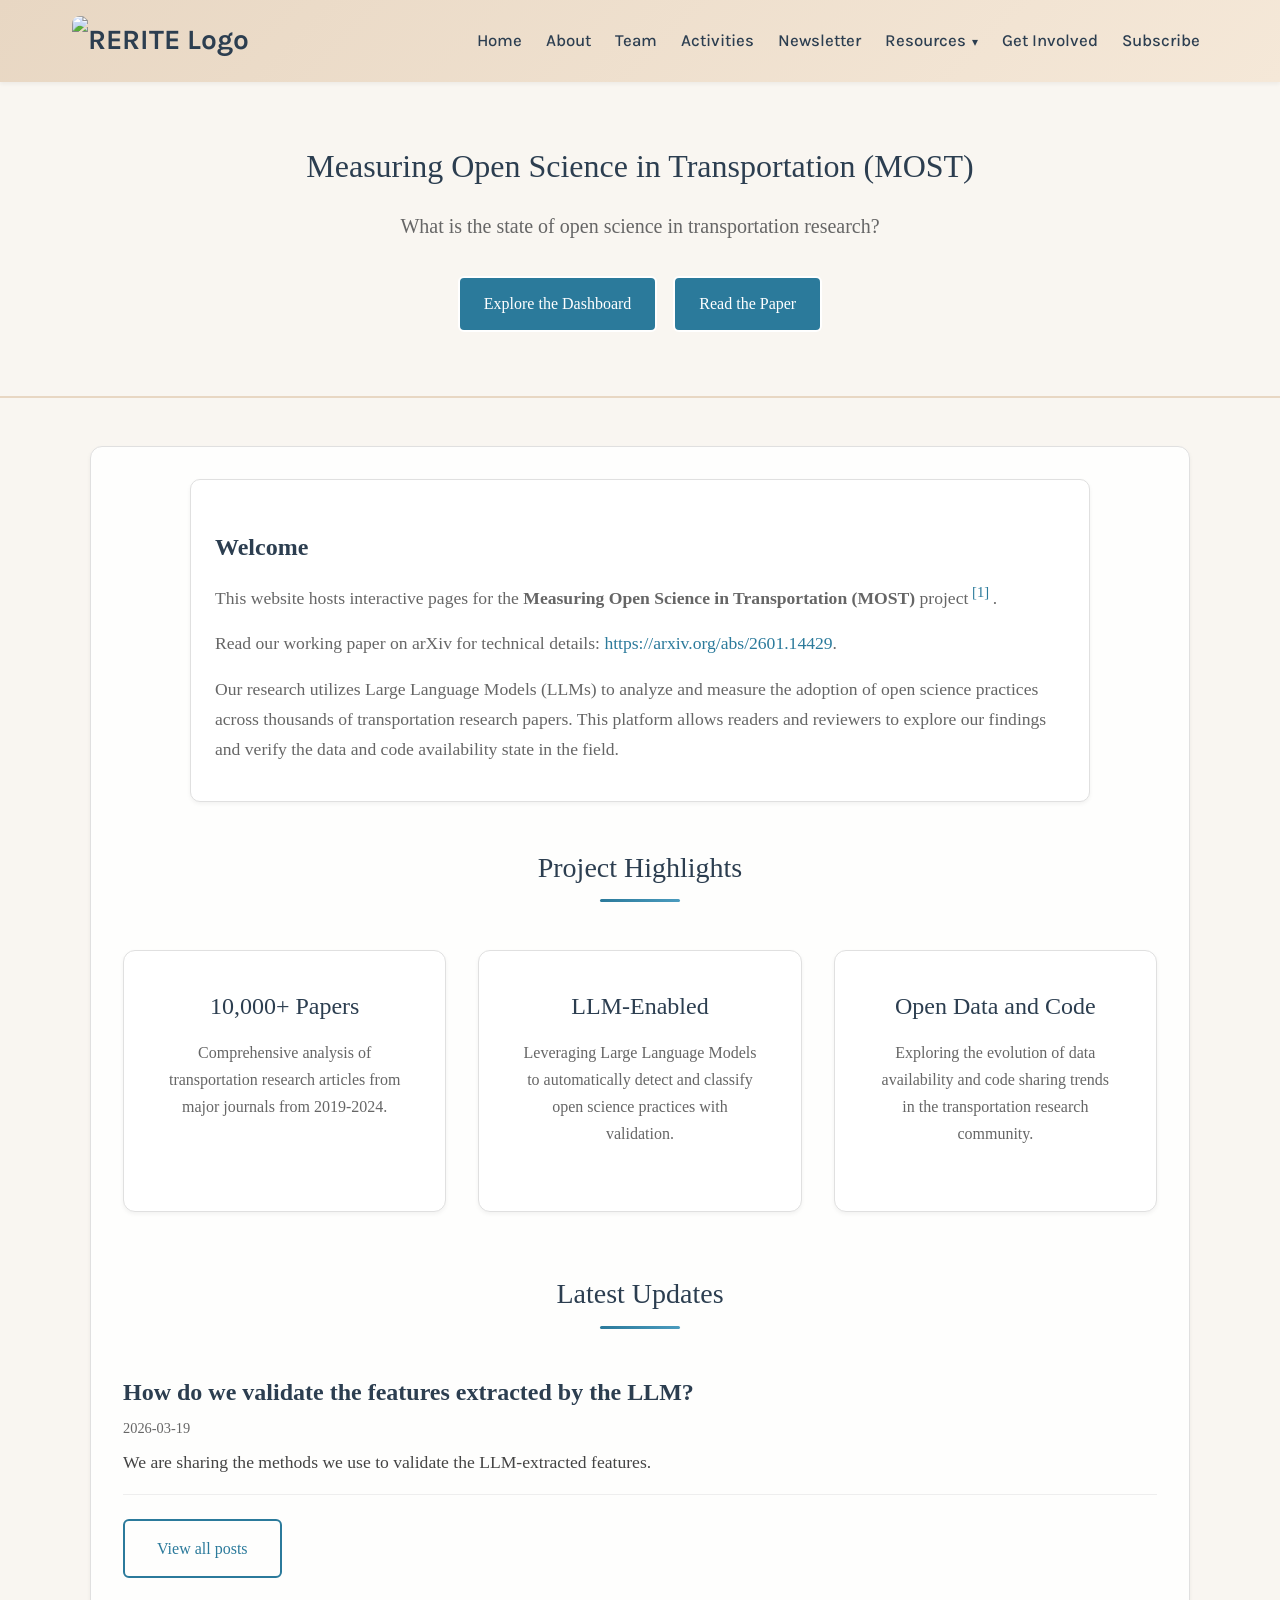
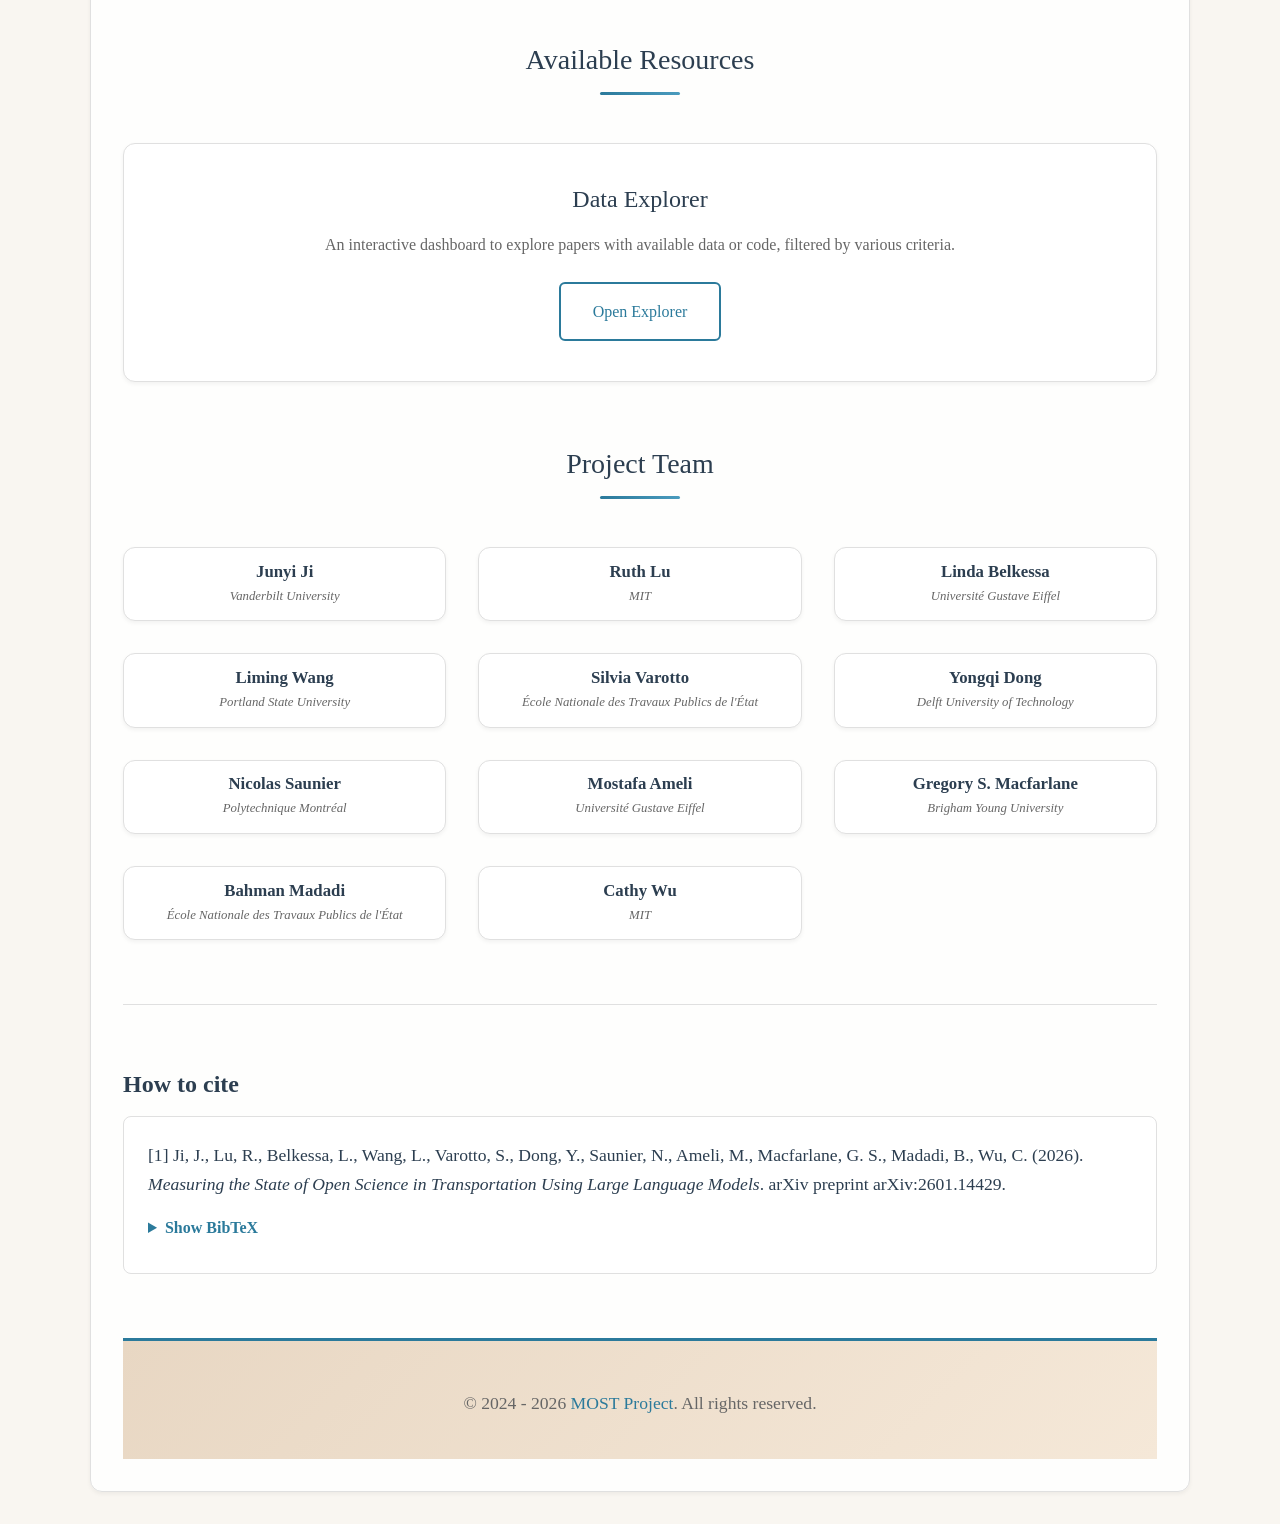
==== index.html @ 7b9c087f "Update the blog contents for agreement analysis" ====
<!DOCTYPE html>
<html lang="en">
<head>
  <meta charset="utf-8">
  <meta name="generator" content="quarto-1.8.26">
  <meta name="viewport" content="width=device-width, initial-scale=1.0, user-scalable=yes">

  <title>Measuring Open Science in Transportation</title>

  <link rel="stylesheet" href="mostyles.css">
  <style>
    code{white-space: pre-wrap;}
    span.smallcaps{font-variant: small-caps;}
    div.columns{display: flex; gap: min(4vw, 1.5em);}
    div.column{flex: auto; overflow-x: auto;}
    div.hanging-indent{margin-left: 1.5em; text-indent: -1.5em;}
    ul.task-list{list-style: none;}
    ul.task-list li input[type="checkbox"] {
      width: 0.8em;
      margin: 0 0.8em 0.2em -1em;
      vertical-align: middle;
    }
    .display.math{display: block; text-align: center; margin: 0.5rem auto;}

    /* Simple citation styling */
    .cite-note { font-size: 1rem; line-height: 1.6; color: var(--text-dark); }
    .how-to-cite { margin-top: 4rem; padding-top: 2rem; border-top: 1px solid var(--border-color); }
    .citation-box {
      background: white;
      padding: 1.5rem;
      border-radius: 8px;
      border: 1px solid var(--border-color);
      margin-bottom: 1.5rem;
    }
    pre.bibtex { background: #f8f9fa; padding: 1.25rem; border-radius: 6px; border: 1px solid var(--border-color); overflow-x: auto; font-size: 0.85rem; margin-top: 1rem; }
    summary { font-weight: 600; color: var(--primary-color); cursor: pointer; margin-bottom: 0.5rem; }
    summary:hover { text-decoration: underline; }
    sup a { text-decoration: none; }
    .content-container { margin-top: 0; }
    .team-member { padding: 0.8rem; }
    .team-member h3 { font-size: 1.05rem; margin-bottom: 0.2rem; }
    .team-member .affiliation { font-size: 0.8rem; margin-bottom: 0; }
    .team-row-lead {
      display: flex;
      justify-content: center;
      gap: 2rem;
      margin-bottom: 2rem;
      flex-wrap: wrap;
    }
    .team-row-lead .team-member {
      flex: 0 1 280px;
    }
  </style>

  <script src="site_libs/clipboard/clipboard.min.js"></script>
  <script src="site_libs/quarto-html/tabby.min.js"></script>
  <script src="site_libs/quarto-html/popper.min.js"></script>
  <script src="site_libs/quarto-html/tippy.umd.min.js"></script>
  <script src="site_libs/quarto-html/anchor.min.js"></script>
  <link href="site_libs/quarto-html/tippy.css" rel="stylesheet">
  <link href="site_libs/quarto-html/light-border.css" rel="stylesheet">
  <link href="site_libs/quarto-html/quarto-html-734cb40618f438257b19a1e532635a32.min.css" rel="stylesheet" append-hash="true" data-mode="light">
  <link href="site_libs/quarto-html/quarto-syntax-highlighting-587c61ba64f3a5504c4d52d930310e48.css" rel="stylesheet" id="quarto-text-highlighting-styles">
</head>

<body>

<nav class="navbar">
  <div class="container">
    <a class="navbar-brand" href="/index.html" aria-label="Home">
      <img src="/images/logo_png.png" alt="RERITE Logo">
    </a>
    <button class="navbar-toggle" aria-label="Toggle navigation" aria-expanded="false">
      <span></span>
      <span></span>
      <span></span>
    </button>
    <ul class="navbar-nav">
      <li><a class="nav-link" href="/index.html">Home</a></li>
      <li><a class="nav-link" href="/about.html">About</a></li>
      <li><a class="nav-link" href="/team.html">Team</a></li>
      <li><a class="nav-link" href="/activities.html">Activities</a></li>
      <li><a class="nav-link" href="/newsletter.html">Newsletter</a></li>
      <li class="nav-item dropdown">
        <a class="nav-link dropdown-toggle" href="#" role="button" aria-haspopup="true" aria-expanded="false">Resources</a>
        <div class="dropdown-menu" role="menu">
          <div class="dropdown-container">
            <p class="dropdown-section-label">Collections</p>
            <a class="dropdown-item" href="./awesome-rerite.html">Open datasets and tools</a>
            <a class="dropdown-item" href="../MOST">Open science explorer</a>
            <a class="dropdown-item" href="../itsc24-rr-tutorial/">Tutorial (2024)</a>
          </div>
        </div>
      </li>
      <li><a class="nav-link" href="/getinvolved.html">Get Involved</a></li>
      <li><a class="nav-link" href="https://groups.google.com/g/rerite/">Subscribe</a></li>
    </ul>
  </div>
</nav>

  <script>
    (function() {
      const navbar = document.querySelector('.navbar');
      const toggle = navbar?.querySelector('.navbar-toggle');
      const navList = navbar?.querySelector('.navbar-nav');

      if (!navbar || !toggle || !navList) {
        return;
      }

      const closeMenu = () => {
        navbar.classList.remove('navbar--open');
        toggle.setAttribute('aria-expanded', 'false');
      };

      toggle.addEventListener('click', (event) => {
        event.stopPropagation();
        const isOpen = navbar.classList.toggle('navbar--open');
        toggle.setAttribute('aria-expanded', isOpen ? 'true' : 'false');
      });

      document.addEventListener('click', (event) => {
        if (!navbar.contains(event.target)) {
          closeMenu();
        }
      });

      navList.addEventListener('click', (event) => {
        if (event.target.closest('a')) {
          closeMenu();
        }
      });

      window.addEventListener('resize', () => {
        if (window.innerWidth > 992) {
          closeMenu();
        }
      });
    })();
  </script>


  <header class="hero">
    <div class="container">
      <h1>Measuring Open Science in Transportation (MOST)</h1>
      <p class="subtitle">What is the state of open science in transportation research?</p>
      <div class="hero-buttons" style="margin-top: 1.5rem; display: flex; gap: 1rem; justify-content: center;">
        <a href="explorer.html" class="btn btn-primary" style="background: var(--primary-color); color: white; padding: 0.8rem 1.5rem; border-radius: 6px; text-decoration: none; font-weight: 400;">Explore the Dashboard</a>
        <a href="https://arxiv.org/abs/2601.14429" class="btn btn-primary" style="background: var(--primary-color); color: white; padding: 0.8rem 1.5rem; border-radius: 6px; text-decoration: none; font-weight: 400;">Read the Paper</a>
      </div>
    </div>
  </header>

  <div class="content-container">
    <main>
      <section class="vision-box">
        <h2>Welcome</h2>
        <p>
          This website hosts interactive pages for the <strong>Measuring Open Science in Transportation (MOST)</strong> project<sup>
            <a href="#cite-most" aria-label="Citation for MOST working paper">[1]</a>
          </sup>.
        </p>
        <p>
          Read our working paper on arXiv for technical details: <a href="https://arxiv.org/abs/2601.14429" target="_blank" rel="noopener">https://arxiv.org/abs/2601.14429</a>.
        </p>        
        <p>
          Our research utilizes Large Language Models (LLMs) to analyze and measure the adoption of open science practices across thousands of transportation research papers. This platform allows readers and reviewers to explore our findings and verify the data and code availability state in the field.
        </p>
      </section>

      <section style="margin-top: 3rem;">
        <h2 class="section-title">Project Highlights</h2>
        <div class="start-cards">
          <div class="start-card">
            <h3>10,000+ Papers</h3>
            <p>Comprehensive analysis of transportation research articles from major journals from 2019-2024.</p>
          </div>
          <div class="start-card">
            <h3>LLM-Enabled</h3>
            <p>Leveraging Large Language Models to automatically detect and classify open science practices with validation.</p>
          </div>
          <div class="start-card">
            <h3>Open Data and Code</h3>
            <p>Exploring the evolution of data availability and code sharing trends in the transportation research community.</p>
          </div>
        </div>
      </section>


      <section style="margin-top: 4rem;">
        <h2 class="section-title">Latest Updates</h2>
        <!-- BLOG_POSTS_START -->

        <div class="post-preview" style="margin-bottom: 1.5rem; border-bottom: 1px solid #eee; padding-bottom: 1rem;">
            <h3 style="margin-bottom: 0.5rem;"><a href="blog/validate-llm-features.html" style="text-decoration: none; color: inherit;">How do we validate the features extracted by the LLM?</a></h3>
            <div style="font-size: 0.9rem; color: #666; margin-bottom: 0.5rem;">2026-03-19</div>
            <p style="margin-bottom: 0; color: #444;">We are sharing the methods we use to validate the LLM-extracted features.</p>
        </div>
        
<!-- BLOG_POSTS_END -->
        <div style="margin-top: 1rem;">
             <a href="blog/index.html" class="btn btn-outline">View all posts</a>
        </div>
      </section>


      <section style="margin-top: 4rem;">
        <h2 class="section-title">Available Resources</h2>
        <div class="start-cards">
          <div class="start-card">
            <h3>Data Explorer</h3>
            <p>An interactive dashboard to explore papers with available data or code, filtered by various criteria.</p>
            <a href="explorer.html" class="btn btn-outline">Open Explorer</a>
          </div>
        </div>
      </section>

      <section style="margin-top: 4rem;">
        <h2 class="section-title">Project Team</h2>

        <div class="team-grid">
          <div class="team-member">
            <h3>Junyi Ji</h3>
            <p class="affiliation">Vanderbilt University</p>
          </div>
          <div class="team-member">
            <h3>Ruth Lu</h3>
            <p class="affiliation">MIT</p>
          </div>
          <div class="team-member">
            <h3>Linda Belkessa</h3>
            <p class="affiliation">Université Gustave Eiffel</p>
          </div>
          <div class="team-member">
            <h3>Liming Wang</h3>
            <p class="affiliation">Portland State University</p>
          </div>
          <div class="team-member">
            <h3>Silvia Varotto</h3>
            <p class="affiliation">École Nationale des Travaux Publics de l'État</p>
          </div>
          <div class="team-member">
            <h3>Yongqi Dong</h3>
            <p class="affiliation">Delft University of Technology</p>
          </div>
          <div class="team-member">
            <h3>Nicolas Saunier</h3>
            <p class="affiliation">Polytechnique Montréal</p>
          </div>
          <div class="team-member">
            <h3>Mostafa Ameli</h3>
            <p class="affiliation">Université Gustave Eiffel</p>
          </div>
          <div class="team-member">
            <h3>Gregory S. Macfarlane</h3>
            <p class="affiliation">Brigham Young University</p>
          </div>
          <div class="team-member">
            <h3>Bahman Madadi</h3>
            <p class="affiliation">École Nationale des Travaux Publics de l'État</p>
          </div>
          <div class="team-member">
            <h3>Cathy Wu</h3>
            <p class="affiliation">MIT</p>
          </div>
        </div>
      </section>

      <!-- Citation section -->
      <section class="how-to-cite" aria-labelledby="how-to-cite-title">
        <h2 id="how-to-cite-title">How to cite</h2>
        <div class="citation-box">
          <p class="cite-note" id="cite-most">
            [1] Ji, J., Lu, R., Belkessa, L., Wang, L., Varotto, S., Dong, Y., Saunier, N., Ameli, M., Macfarlane, G. S., Madadi, B., Wu, C. (2026).
            <em>Measuring the State of Open Science in Transportation Using Large Language Models</em>. arXiv preprint arXiv:2601.14429.
          </p>

          <details>
            <summary>Show BibTeX</summary>
            <pre class="bibtex"><code>@article{rerite2026most,
      title={Measuring the State of Open Science in Transportation Using Large Language Models}, 
      author={Junyi Ji and Ruth Lu and Linda Belkessa and Liming Wang and Silvia Varotto and Yongqi Dong and Nicolas Saunier and Mostafa Ameli and Gregory S. Macfarlane and Bahman Madadi and Cathy Wu},
      year={2026},
      eprint={2601.14429},
      journal={arXiv preprint arXiv:2601.14429},
      archivePrefix={arXiv},
      primaryClass={cs.DL},
      url={https://arxiv.org/abs/2601.14429},
}</code></pre>
          </details>
        </div>
      </section>
    </main>
  
  <footer>
    <div class="container">
      <div class="footer-bottom">
        <p>&copy; 2024 - 2026 <a href="https://rerite.org/MOST">MOST Project</a>. All rights reserved.</p>
      </div>
    </div>
  </footer>
  </div>

</body>
</html>
---- mostyles.css ----
/* Import Fonts */
@import url('https://fonts.googleapis.com/css2?family=Karla:wght@300;400;500;600;700&display=swap');

/* CSS Variables - Velasca Mediterranean Palette */
:root {
  --primary-color: #2B7A9B;
  --primary-dark: #1e5570;
  --primary-light: #4a9bbe;
  --secondary-color: #E8D7C3;
  --bg-cream: #F9F6F1;
  --text-dark: #2c3e50;
  --text-light: #666;
  --border-color: #e0e0e0;
  --shadow-sm: 0 2px 4px rgba(0,0,0,0.05);
  --shadow-md: 0 4px 8px rgba(0,0,0,0.1);
  --shadow-lg: 0 8px 24px rgba(0,0,0,0.15);
  --transition: all 0.3s ease;
}

/* Reset and Base Styles */
* {
  margin: 0;
  padding: 0;
  box-sizing: border-box;
}

body {
  font-family: 'Palatino Linotype', 'Book Antiqua', Palatino, serif;
  font-size: 16px;
  line-height: 1.7;
  color: var(--text-dark);
  background-color: var(--bg-cream);
}

/* Typography */
h1, h2, h3, h4, h5, h6 {
  font-family: 'Palatino Linotype', 'Book Antiqua', Palatino, serif;
  font-weight: 600;
  line-height: 1.3;
  margin-bottom: 1rem;
  color: var(--text-dark);
}

/* Quarto page titles */
#title-block-header,
.quarto-title-block,
.quarto-title,
.quarto-title h1.title,
h1.title,
p.subtitle {
  text-align: center !important;
  margin-left: auto !important;
  margin-right: auto !important;
  margin-bottom: 1rem;
  max-width: 800px;
}
/* 
/* Quarto page subtitle */
.quarto-title-block .subtitle,
.quarto-title .subtitle,
.subtitle {
  font-size: 1.25rem; /* larger subtitle across pages */
  color: var(--text-light);
  text-align: center !important;
  max-width: 800px;
  margin-left: auto !important;
  margin-right: auto !important;
} */

h1 {
  font-size: 1.75rem;
  font-weight: 500;
}

h2 {
  font-size: 1.5rem;
  margin-top: 2rem;
}

h3 {
  font-size: 1.5rem;
}

h4 {
  font-size: 1.25rem;
}

p {
  margin-bottom: 1rem;
  color: var(--text-light);
}

/* Updated main content paragraph size */
.content-container p,
.blog-content p {
  font-size: 1.1rem; 
}

a {
  color: var(--primary-color);
  text-decoration: none;
  transition: var(--transition);
}

a:hover {
  color: var(--primary-dark);
  text-decoration: underline;
}

/* Navigation */
.navbar {
  background: linear-gradient(135deg, var(--secondary-color) 0%, #f5e8d8 100%);
  padding: 1rem 0;
  box-shadow: var(--shadow-sm);
  position: sticky;
  top: 0;
  z-index: 1000;
}

.navbar .container {
  display: flex;
  align-items: center;
  justify-content: space-between;
  gap: 1.5rem;
  position: relative;
}

.navbar-brand {
  font-family: 'Karla', sans-serif;
  font-size: 1.75rem;
  font-weight: 700;
  color: var(--text-dark) !important;
  display: flex;
  align-items: center;
  gap: 0.75rem;
  flex-shrink: 0;
  min-width: 0;
}

.navbar-brand img {
  height: 50px;
  width: auto;
  max-width: 100%;
  display: block;
  object-fit: contain;
}

@media (max-width: 992px) {
  .navbar-brand img {
    height: 40px;
  }
}

@media (max-width: 480px) {
  .navbar-brand img {
    height: 35px;
  }
}

.navbar-nav {
  display: flex;
  align-items: center;
  list-style: none;
  gap: 0.5rem;
  margin-left: auto;
}

@media (max-width: 1200px) {
  .navbar-nav {
    gap: 0.25rem;
  }
}

.navbar-nav li {
  position: relative;
}

.nav-link {
  font-family: 'Karla', sans-serif !important;
  font-size: 1.05rem;
  font-weight: 500;
  color: var(--text-dark) !important;
  text-decoration: none !important;
  padding: 0.3rem 0.5rem;
  border-radius: 4px;
  transition: var(--transition);
}

.nav-link:hover {
  background-color: rgba(43, 122, 155, 0.1);
  color: var(--primary-color) !important;
  text-decoration: none !important;
}

.nav-btn {
  background-color: var(--primary-color) !important;
  color: white !important;
  padding: 0.5rem 1.25rem !important;
  border-radius: 50px;
  margin-left: 0.5rem;
  transition: var(--transition);
}

.nav-btn:hover {
  background-color: var(--primary-dark) !important;
  transform: translateY(-1px);
  box-shadow: var(--shadow-sm);
}

.dropdown-toggle::after {
  content: '\25BE';
  margin-left: 0.35rem;
  font-size: 0.75rem;
}

.dropdown-menu {
  display: none;
  position: absolute;
  top: 100%;
  left: 0;
  min-width: 220px;
  background: #fff;
  border: 1px solid var(--border-color);
  border-radius: 8px;
  box-shadow: var(--shadow-md);
  padding: 1.25rem 1rem 1rem;
  z-index: 1200;
}

.dropdown:hover .dropdown-menu,
.dropdown:focus-within .dropdown-menu {
  display: block;
}

.dropdown-container {
  display: flex;
  flex-direction: column;
  gap: 0.5rem;
}

.dropdown-section-label {
  font-size: 0.85rem;
  text-transform: uppercase;
  letter-spacing: 0.05em;
  color: var(--text-light);
  margin: 0 0 0.25rem 0;
}

.dropdown-item {
  font-size: 1rem;
  color: var(--text-dark);
  padding: 0.35rem 0;
  border-radius: 4px;
}

.dropdown-item:hover {
  background: rgba(43, 122, 155, 0.08);
  text-decoration: none;
  color: var(--primary-color);
}

.navbar-toggle {
  display: none;
  align-items: center;
  justify-content: center;
  width: 44px;
  height: 44px;
  border: 1px solid rgba(43, 122, 155, 0.4);
  border-radius: 50%;
  background: #fff;
  cursor: pointer;
  transition: var(--transition);
}

.navbar-toggle span {
  display: block;
  width: 18px;
  height: 2px;
  background: var(--text-dark);
  margin: 2px 0;
  transition: transform 0.3s ease, opacity 0.3s ease;
}

@media (max-width: 992px) {
  .dropdown-menu {
    position: static;
    margin-top: 0.5rem;
    box-shadow: none;
    border-radius: 6px;
  }
}

@media (max-width: 992px) {
  .navbar .container {
    align-items: center;
    gap: 0.75rem;
  }

  .navbar-toggle {
    display: inline-flex;
    margin-left: auto;
  }

  .navbar-nav {
    position: absolute;
    top: calc(100% + 0.5rem);
    right: 0;
    flex-direction: column;
    gap: 0.5rem;
    background: #fff;
    padding: 1rem;
    border: 1px solid var(--border-color);
    border-radius: 12px;
    box-shadow: var(--shadow-lg);
    width: min(260px, 80vw);
    display: none;
    margin-left: 0;
  }

  .navbar-nav li {
    width: 100%;
  }

  .navbar-nav .nav-link {
    display: block;
    width: 100%;
  }

  .navbar-nav .dropdown-menu {
    padding: 0.5rem 0 0;
    border: none;
    box-shadow: none;
  }

  .navbar--open .navbar-nav {
    display: flex;
  }

  .navbar--open .navbar-toggle span:nth-child(1) {
    transform: translateY(6px) rotate(45deg);
  }

  .navbar--open .navbar-toggle span:nth-child(2) {
    opacity: 0;
  }

  .navbar--open .navbar-toggle span:nth-child(3) {
    transform: translateY(-6px) rotate(-45deg);
  }
}

/* Container */
.container {
  max-width: 1200px;
  margin: 0 auto;
  padding: 0 2rem;
}

/* Centered content wrapper for float/boxed layout */
.content-container {
  max-width: 1100px;
  margin: 2rem auto;
  padding: 2rem;
  background: rgba(255,255,255,0.85);
  border: 1px solid var(--border-color);
  border-radius: 12px;
  box-shadow: var(--shadow-sm);
}

@media (max-width: 1200px) {
  .content-container {
    max-width: 960px;
  }
}

@media (max-width: 992px) {
  .content-container {
    max-width: 820px;
    margin: 1.5rem auto;
    padding: 1.5rem;
  }
}

@media (max-width: 768px) {
  .content-container {
    max-width: 100%;
    margin: 1rem auto;
    padding: 1rem;
    border-radius: 10px;
  }
}

/* Hero Section */
.hero, .hero-section {
  background: var(--bg-cream);
  color: var(--text-dark);
  padding: 4rem 0;
  margin-bottom: 3rem;
  text-align: center;
  border-bottom: 2px solid var(--secondary-color);
}

.hero h1, .hero-section h1 {
  color: var(--text-dark);
  font-size: 2rem; /* further reduced homepage title */
  margin-bottom: 1.25rem;
  font-weight: 500;
}

.hero p, .hero-section p {
  font-size: 1.25rem;
  color: var(--text-light);
  max-width: 800px;
  margin: 0 auto 2rem;
  line-height: 1.8;
}

.hero-cta {
  display: flex;
  gap: 1rem;
  justify-content: center;
  flex-wrap: wrap;
}

/* Vision box under subtitle */
.vision-box {
  max-width: 900px;
  margin: 0 auto 2rem;
  padding: 1.25rem 1.5rem;
  background: #fff;
  border: 1px solid var(--border-color);
  box-shadow: var(--shadow-sm);
  border-radius: 10px;
}

/* Buttons */
.btn {
  font-family: 'Palatino Linotype', 'Book Antiqua', Palatino, serif;
  font-size: 1rem;
  font-weight: 400;
  padding: 0.875rem 2rem;
  border-radius: 6px;
  border: 2px solid transparent;
  cursor: pointer;
  transition: var(--transition);
  text-decoration: none;
  display: inline-block;
  text-align: center;
}

.btn-primary {
  background-color: white;
  color: var(--primary-color);
  border-color: white;
}

.btn-primary:hover {
  background-color: var(--primary-color);
  color: white !important;
  border-color: white;
  text-decoration: none !important;
  transform: translateY(-2px);
  box-shadow: var(--shadow-md);
}

.btn-outline {
  background-color: transparent;
  color: var(--primary-color);
  border-color: var(--primary-color);
}

.btn-outline:hover {
  background-color: var(--primary-color);
  color: white !important;
  text-decoration: none !important;
  transform: translateY(-2px);
  box-shadow: var(--shadow-md);
}

.btn-secondary {
  background-color: var(--primary-color);
  color: white;
  border-color: var(--primary-color);
}

.btn-secondary:hover {
  background-color: var(--primary-dark);
  color: white !important;
  border-color: var(--primary-dark);
  text-decoration: none !important;
  transform: translateY(-2px);
  box-shadow: var(--shadow-md);
}

/* Section Styling */
section {
  margin-bottom: 4rem;
}

.section-title {
  font-family: 'Palatino Linotype', 'Book Antiqua', Palatino, serif;
  font-size: 1.75rem;
  font-weight: 500;
  text-align: center;
  margin-bottom: 3rem;
  color: var(--text-dark);
  position: relative;
  padding-bottom: 1rem;
}

.section-title::after {
  content: '';
  position: absolute;
  bottom: 0;
  left: 50%;
  transform: translateX(-50%);
  width: 80px;
  height: 3px;
  background: linear-gradient(90deg, var(--primary-color), var(--primary-light));
  border-radius: 2px;
}

/* News Grid / Cards */
.news-grid {
  display: grid;
  grid-template-columns: repeat(auto-fill, minmax(300px, 1fr));
  gap: 2rem;
  margin-top: 2rem;
}

/* News Carousel */
.news-carousel-container {
    position: relative;
    margin: 2rem 0;
}

.news-carousel {
    position: relative;
    overflow: hidden;
    padding: 0 3rem;
    width: 100%;
}

.news-carousel-track {
    display: flex;
    transition: transform 0.5s ease-in-out;
    transform: translateX(0%);
    width: 100%;
}

.news-slide {
    flex: 0 0 calc(100% / 3);
    padding: 0 1rem;
    box-sizing: border-box;
    min-width: 0;
}

.news-card {
  background: white;
  border-radius: 12px;
  padding: 2rem;
  box-shadow: var(--shadow-sm);
  transition: var(--transition);
  border: 1px solid var(--border-color);
  height: 100%;
}

.news-card:hover {
  box-shadow: var(--shadow-lg);
  transform: translateY(-4px);
}

.news-card .date {
  font-family: 'Palatino Linotype', 'Book Antiqua', Palatino, serif;
  font-size: 0.875rem;
  color: var(--primary-color);
  font-weight: 600;
  margin-bottom: 0.75rem;
  text-transform: uppercase;
  letter-spacing: 0.5px;
}

.news-date {
  font-family: 'Palatino Linotype', 'Book Antiqua', Palatino, serif;
  font-size: 0.875rem;
  color: var(--primary-color);
  font-weight: 600;
  margin-bottom: 0.75rem;
  text-transform: uppercase;
  letter-spacing: 0.5px;
}

.news-card h3 {
  font-family: 'Palatino Linotype', 'Book Antiqua', Palatino, serif !important;
  font-size: 1.25rem;
  font-weight: 600;
  margin-bottom: 0.75rem;
  color: var(--text-dark);
}

.news-card p {
  font-size: 0.95rem;
  color: var(--text-light);
  margin-bottom: 1rem;
  line-height: 1.6;
}

.news-card a {
  color: var(--primary-color);
  font-weight: 600;
  text-decoration: none;
  display: inline-flex;
  align-items: center;
  gap: 0.5rem;
  transition: var(--transition);
}

.news-card a:hover {
  color: var(--primary-dark);
  gap: 0.75rem;
}

/* Carousel Navigation Buttons */
.carousel-btn {
    position: absolute;
    top: 50%;
    transform: translateY(-50%);
    background: var(--primary-color);
    color: white;
    border: none;
    width: 40px;
    height: 40px;
    border-radius: 50%;
    font-size: 1.5rem;
    cursor: pointer;
    transition: background 0.3s, opacity 0.3s;
    z-index: 10;
    display: flex;
    align-items: center;
    justify-content: center;
    line-height: 1;
}

.carousel-btn:hover {
    background: var(--primary-dark);
}

.carousel-btn-prev {
    left: 0;
}

.carousel-btn-next {
    right: 0;
}

/* Carousel Dots */
.carousel-dots {
    display: flex;
    justify-content: center;
    gap: 0.5rem;
    margin-top: 1.5rem;
}

.carousel-dot {
    width: 10px;
    height: 10px;
    border-radius: 50%;
    background: #ddd;
    cursor: pointer;
    transition: background 0.3s, transform 0.3s;
}

.carousel-dot:hover {
    background: #bbb;
}

.carousel-dot.active {
    background: var(--primary-color);
    transform: scale(1.2);
}

/* Start Cards */
.start-cards {
  display: grid;
  grid-template-columns: repeat(auto-fit, minmax(280px, 1fr));
  gap: 2rem;
  margin-top: 2rem;
}

.start-card {
  background: white;
  border-radius: 12px;
  padding: 2.5rem;
  text-align: center;
  box-shadow: var(--shadow-sm);
  transition: var(--transition);
  border: 1px solid var(--border-color);
}

.start-card:hover {
  box-shadow: var(--shadow-lg);
  transform: translateY(-4px);
}

.start-card h3 {
  font-family: 'Palatino Linotype', 'Book Antiqua', Palatino, serif !important;
  font-size: 1.5rem;
  font-weight: 500;
  margin-bottom: 1rem;
  color: var(--text-dark);
}

.start-card p {
  font-size: 1rem;
  color: var(--text-light);
  margin-bottom: 1.5rem;
  line-height: 1.7;
}

/* About Page Styles */
.about-section {
  background: white;
  padding: 3rem;
  border-radius: 12px;
  margin-bottom: 2rem;
  box-shadow: var(--shadow-sm);
}

.about-section h2 {
  font-size: 2rem;
  margin-bottom: 1.5rem;
  color: var(--primary-color);
}

.about-section p {
  font-size: 1.1rem;
  line-height: 1.8;
  margin-bottom: 1rem;
}

.about-section ul {
  list-style-position: inside;
  margin-left: 1rem;
  margin-bottom: 1rem;
}

.about-section li {
  margin-bottom: 0.5rem;
  color: var(--text-light);
}

/* Team Page Styles */
.team-grid {
  display: grid;
  grid-template-columns: repeat(auto-fill, minmax(250px, 1fr));
  gap: 2rem;
  margin-top: 2rem;
}

.team-member {
  background: white;
  border-radius: 12px;
  padding: 2rem;
  text-align: center;
  box-shadow: var(--shadow-sm);
  transition: var(--transition);
  border: 1px solid var(--border-color);
}

.team-member:hover {
  box-shadow: var(--shadow-lg);
  transform: translateY(-4px);
}

.team-member img {
  width: 120px;
  height: 120px;
  border-radius: 50%;
  object-fit: cover;
  margin-bottom: 1rem;
  border: 3px solid var(--secondary-color);
}

.team-member h3 {
  font-family: 'Palatino Linotype', 'Book Antiqua', Palatino, serif;
  font-size: 1.5rem;
  font-weight: 600;
  margin-bottom: 0.5rem;
  color: var(--text-dark);
}

.team-member .role {
  font-size: 0.95rem;
  color: var(--primary-color);
  font-weight: 600;
  margin-bottom: 0.5rem;
}

.team-member .affiliation {
  font-size: 0.9rem;
  color: var(--text-light);
  font-style: italic;
}

/* Activities / Events Timeline */
.timeline {
  position: relative;
  padding: 2rem 0;
}

.timeline-item {
  background: white;
  border-radius: 12px;
  padding: 2rem;
  margin-bottom: 2rem;
  box-shadow: var(--shadow-sm);
  border-left: 4px solid var(--primary-color);
  transition: var(--transition);
}

.timeline-item:hover {
  box-shadow: var(--shadow-md);
  transform: translateX(4px);
}

.timeline-item h3 {
  font-family: 'Palatino Linotype', 'Book Antiqua', Palatino, serif !important;
  font-size: 1.5rem;
  font-weight: 600;
  color: var(--text-dark);
  margin-bottom: 0.5rem;
}

.timeline-item .date {
  font-size: 0.95rem;
  color: var(--primary-color);
  font-weight: 600;
  margin-bottom: 1rem;
}

.timeline-item p {
  color: var(--text-light);
  margin-bottom: 1rem;
}

.timeline-item a {
  color: var(--primary-color);
  font-weight: 600;
}

/* Activity Status Badges */
.activity-status {
  display: inline-block;
  font-size: 0.75rem;
  font-weight: 700;
  padding: 0.25rem 0.75rem;
  border-radius: 20px;
  text-transform: uppercase;
  letter-spacing: 0.5px;
  margin-bottom: 1rem;
}

.activity-status.ongoing {
  background-color: #fff3cd;
  color: #856404;
  border: 1px solid #ffc107;
}

.activity-status.future {
  background-color: #d1ecf1;
  color: #0c5460;
  border: 1px solid #17a2b8;
}

.activity-status.past {
  background-color: #e2e3e5;
  color: #383d41;
  border: 1px solid #d6d8db;
}

/* Activity cards with image support */
.activity-card {
  background: white;
  border-radius: 12px;
  overflow: hidden;
  box-shadow: var(--shadow-sm);
  transition: var(--transition);
  margin-bottom: 2rem;
}

.activity-card:hover {
  box-shadow: var(--shadow-lg);
  transform: translateY(-4px);
}

.activity-card-image {
  width: 100%;
  height: 200px;
  object-fit: cover;
}

.activity-card-content {
  padding: 1.5rem;
}

.activity-card h3 {
  font-family: 'Palatino Linotype', 'Book Antiqua', Palatino, serif !important;
  font-size: 1.25rem;
  font-weight: 600;
  color: var(--text-dark);
  margin-bottom: 0.5rem;
}

.activity-card .date {
  font-size: 0.85rem;
  color: var(--primary-color);
  font-weight: 600;
  margin-bottom: 0.75rem;
}

.activity-card p {
  color: var(--text-light);
  font-size: 0.95rem;
  line-height: 1.6;
  margin-bottom: 1rem;
}

.activity-card a {
  color: var(--primary-color);
  font-weight: 600;
  text-decoration: none;
}

.activity-card a:hover {
  text-decoration: underline;
}

/* Fancy timeline separator */
.timeline-section-title {
  font-size: 1.5rem;
  font-weight: 600;
  color: var(--text-dark);
  margin-top: 3rem;
  margin-bottom: 2rem;
  padding-bottom: 1rem;
  border-bottom: 2px solid var(--secondary-color);
}

/* Timeline Container */
.timeline-container {
  position: relative;
  padding: 2rem 0;
  max-width: 900px;
  margin: 0 auto;
}

.timeline-container h2 {
  font-size: 2rem;
  margin-top: 3rem;
  margin-bottom: 2rem;
  padding-bottom: 1rem;
  border-bottom: 2px solid var(--secondary-color);
}

.timeline-section {
  position: relative;
  padding-left: 60px;
}

.timeline-section::before {
  content: '';
  position: absolute;
  left: 20px;
  top: 0;
  bottom: 0;
  width: 2px;
  background: linear-gradient(180deg, var(--primary-color), var(--primary-light));
}

/* Timeline Post wrapper */
.timeline-post {
  position: relative;
  margin-bottom: 2.5rem;
  display: flex;
  align-items: flex-start;
  gap: 1.5rem;
}

/* Timeline Marker (dot or circle) */
.post-timeline-marker {
  position: absolute;
  left: -40px;
  top: 12px;
  width: 40px;
  height: 40px;
  display: flex;
  align-items: center;
  justify-content: center;
  font-size: 1.5rem;
  color: white;
  background: var(--primary-color);
  border-radius: 50%;
  z-index: 10;
  transition: var(--transition);
}

.post-timeline-marker:hover {
  transform: scale(1.2);
  box-shadow: 0 4px 12px rgba(43, 122, 155, 0.3);
}

.post-timeline-marker.ongoing {
  background: #ffc107;
  color: #856404;
  font-size: 1rem;
}

/* Post Card */
.post-card {
  flex: 1;
  background: white;
  border-radius: 10px;
  padding: 1.5rem;
  box-shadow: var(--shadow-sm);
  border: 1px solid var(--border-color);
  transition: var(--transition);
  cursor: pointer;
}

.post-card:hover {
  box-shadow: var(--shadow-lg);
  transform: translateY(-4px);
}

.post-card-header {
  display: flex;
  justify-content: space-between;
  align-items: center;
  margin-bottom: 1rem;
  font-size: 0.9rem;
  gap: 1rem;
}

.post-status {
  display: inline-block;
  font-size: 0.7rem;
  font-weight: 700;
  padding: 0.3rem 0.6rem;
  border-radius: 20px;
  text-transform: uppercase;
  letter-spacing: 0.5px;
}

.post-status.ongoing {
  background-color: #fff3cd;
  color: #856404;
  border: 1px solid #ffc107;
}

.post-status.past {
  background-color: #e2e3e5;
  color: #383d41;
  border: 1px solid #d6d8db;
}

.post-date {
  color: var(--primary-color);
  font-weight: 600;
  white-space: nowrap;
}

.post-card h3 {
  font-family: 'Palatino Linotype', 'Book Antiqua', Palatino, serif !important;
  font-size: 1.25rem;
  font-weight: 600;
  color: var(--text-dark);
  margin: 0.5rem 0 1rem 0;
  line-height: 1.4;
}

.post-card p {
  color: var(--text-light);
  font-size: 0.95rem;
  line-height: 1.6;
  margin-bottom: 0.75rem;
}

.post-card .read-more {
  display: inline-block;
  color: var(--primary-color);
  font-weight: 600;
  text-decoration: none;
  margin-top: 0.75rem;
  transition: var(--transition);
}

.post-card .read-more:hover {
  color: var(--primary-dark);
  text-decoration: underline;
}

/* Responsive timeline */
@media (max-width: 768px) {
  .timeline-container {
    padding-left: 0;
  }

  .timeline-section {
    padding-left: 40px;
  }

  .timeline-section::before {
    left: 10px;
  }

  .post-timeline-marker {
    left: -30px;
    width: 30px;
    height: 30px;
    font-size: 1.25rem;
  }

  .post-card-header {
    flex-direction: column;
    align-items: flex-start;
  }

  .post-date {
    white-space: normal;
  }

  .post-card h3 {
    font-size: 1.1rem;
  }
}

/* Get Involved Page */
.involvement-options {
  display: grid;
  grid-template-columns: repeat(auto-fit, minmax(300px, 1fr));
  gap: 2rem;
  margin-top: 2rem;
}

.involvement-card {
  background: white;
  border-radius: 12px;
  padding: 2.5rem;
  box-shadow: var(--shadow-sm);
  transition: var(--transition);
  border: 1px solid var(--border-color);
}

.involvement-card:hover {
  box-shadow: var(--shadow-lg);
  transform: translateY(-4px);
}

.involvement-card h3 {
  font-family: 'Palatino Linotype', 'Book Antiqua', Palatino, serif !important;
  font-size: 1.5rem;
  font-weight: 600;
  color: var(--primary-color);
  margin-bottom: 1rem;
}

.involvement-card p {
  color: var(--text-light);
  margin-bottom: 1.5rem;
  line-height: 1.7;
}

.involvement-card ul {
  list-style-position: inside;
  margin-bottom: 1.5rem;
}

.involvement-card li {
  margin-bottom: 0.5rem;
  color: var(--text-light);
}

/* Fancy Table Styling */
.fancy-table-container {
  margin: 2rem 0;
  border-radius: 12px;
  overflow-x: auto;
  overflow-y: hidden;
  -webkit-overflow-scrolling: touch;
  box-shadow: var(--shadow-md);
  border: 1px solid var(--border-color);
}

.fancy-table {
  width: 100%;
  border-collapse: collapse;
  background: white;
  margin: 0 !important;
}

@media (max-width: 900px) {
  .fancy-table {
    min-width: 760px;
  }

  .fancy-table th {
    padding: 0.9rem 0.75rem;
    font-size: 1rem;
  }

  .fancy-table td {
    padding: 0.9rem 0.75rem;
    font-size: 0.95rem;
    line-height: 1.5;
  }

  .badge-status {
    display: inline-block;
    white-space: nowrap;
  }
}

@media (max-width: 700px) {
  .fancy-table-container {
    overflow: visible;
  }

  .fancy-table {
    min-width: 0;
    background: transparent;
  }

  .fancy-table thead {
    display: none;
  }

  .fancy-table tbody,
  .fancy-table tr,
  .fancy-table td {
    display: block;
    width: 100%;
  }

  .fancy-table tr {
    background: white;
    border: 1px solid var(--border-color);
    border-radius: 10px;
    margin-bottom: 0.9rem;
    overflow: hidden;
  }

  .fancy-table td {
    display: grid;
    grid-template-columns: minmax(115px, 42%) 1fr;
    gap: 0.6rem;
    padding: 0.75rem 0.9rem;
    border-bottom: 1px solid var(--border-color);
  }

  .fancy-table tr:last-child td {
    border-bottom: 1px solid var(--border-color);
  }

  .fancy-table td:last-child {
    border-bottom: none;
  }

  .fancy-table td::before {
    font-weight: 700;
    color: var(--text-dark);
  }

  .fancy-table td:nth-child(1)::before { content: "Requesting Member"; }
  .fancy-table td:nth-child(2)::before { content: "Role Needed"; }
  .fancy-table td:nth-child(3)::before { content: "Skills / Requirements"; }
  .fancy-table td:nth-child(4)::before { content: "Tasks"; }
  .fancy-table td:nth-child(5)::before { content: "Status"; }

  .fancy-table tr:nth-child(even),
  .fancy-table tr:hover {
    background: white;
  }
}

.fancy-table th {
  background-color: var(--primary-color);
  color: white !important;
  padding: 1.25rem 1rem;
  text-align: left;
  font-family: 'Palatino Linotype', 'Book Antiqua', Palatino, serif;
  font-size: 1.15rem;
  font-weight: 600;
  border: none;
}

.fancy-table td {
  padding: 1.25rem 1rem;
  border-bottom: 1px solid var(--border-color);
  color: var(--text-dark);
  vertical-align: middle;
}

.fancy-table tr:last-child td {
  border-bottom: none;
}

.fancy-table tr:nth-child(even) {
  background-color: rgba(43, 122, 155, 0.02);
}

.fancy-table tr:hover {
  background-color: rgba(43, 122, 155, 0.05);
  transition: background-color 0.2s ease;
}

.badge-status {
  padding: 0.4rem 0.8rem;
  border-radius: 20px;
  font-size: 0.8rem;
  font-weight: 700;
  text-transform: uppercase;
  letter-spacing: 0.05em;
}

.badge-open {
  background-color: #e6f4ea;
  color: #1e7e34;
}

.badge-filled {
  background-color: #f8f9fa;
  color: #6c757d;
  border: 1px solid var(--border-color);
}

/* Footer */
footer {
  background: linear-gradient(135deg, var(--secondary-color) 0%, #f5e8d8 100%);
  padding: 3rem 0 1.5rem;
  margin-top: 4rem;
  border-top: 3px solid var(--primary-color);
}

.footer-content {
  display: grid;
  grid-template-columns: repeat(auto-fit, minmax(250px, 1fr));
  gap: 2rem;
  margin-bottom: 2rem;
}

.footer-section h4 {
  font-size: 1.25rem;
  margin-bottom: 1rem;
  color: var(--text-dark);
}

.footer-section p,
.footer-section a {
  font-size: 0.95rem;
  color: var(--text-light);
  margin-bottom: 0.5rem;
}

.footer-section a:hover {
  color: var(--primary-color);
}

.footer-bottom {
  text-align: center;
  padding-top: 0rem;
  /* border-top: 1px solid var(--border-color); */
  color: var(--text-light);
  font-size: 0.9rem;
}

/* Images */
img {
  max-width: 100%;
  height: auto;
  border-radius: 8px;
}

/* Generic responsive image utility class for consistency */
.img-responsive {
  display: block;
  max-width: 100%;
  height: auto;
}

/* Optional rounded image utility */
.img-rounded {
  border-radius: 8px;
}

/* Center images within figures when using fig-align=center */
figure img.img-responsive {
  margin-left: auto;
  margin-right: auto;
}

.image-grid {
  display: grid;
  grid-template-columns: repeat(auto-fill, minmax(200px, 1fr));
  gap: 1rem;
  margin: 2rem 0;
}

.image-grid img {
  width: 100%;
  height: 200px;
  object-fit: cover;
  border-radius: 8px;
  box-shadow: var(--shadow-sm);
  transition: var(--transition);
}

.image-grid img:hover {
  box-shadow: var(--shadow-md);
  transform: scale(1.02);
}

/* Responsive Design */
@media (max-width: 1024px) {
  .news-slide {
    flex: 0 0 50%;
  }
}

@media (max-width: 768px) {
  .news-slide {
    flex: 0 0 100%;
  }
  
  .news-carousel {
    padding: 0 2.5rem;
  }
  
  .carousel-btn {
    width: 35px;
    height: 35px;
    font-size: 1.25rem;
  }

  .hero h1 {
    font-size: 2.5rem;
  }

  .hero p {
    font-size: 1.1rem;
  }

  .section-title {
    font-size: 2rem;
  }

  .navbar-nav {
    flex-direction: column;
    gap: 0.5rem;
  }

  .news-grid,
  .start-cards,
  .team-grid,
  .involvement-options {
    grid-template-columns: 1fr;
  }

  .container {
    padding: 0 1rem;
  }

  .about-section,
  .timeline-item,
  .involvement-card {
    padding: 1.5rem;
  }
}

@media (max-width: 480px) {
  h1 {
    font-size: 1.75rem;
  }

  h2 {
    font-size: 1.5rem;
  }

  .hero h1, .hero-section h1 {
    font-size: 1.75rem;
  }

  .btn {
    padding: 0.75rem 1.5rem;
    font-size: 0.95rem;
  }
}

/* Accessibility */
:focus {
  outline: 2px solid var(--primary-color);
  outline-offset: 2px;
}

/* Print Styles */
@media print {
  .navbar,
  footer {
    display: none;
  }

  body {
    background: white;
  }

  .news-card,
  .start-card,
  .team-member {
    box-shadow: none;
    border: 1px solid var(--border-color);
  }
}

/* Newsletter Styles */
.quarto-listing-category-title {
  color: var(--primary-color);
  font-family: 'Palatino Linotype', 'Book Antiqua', Palatino, serif;
  font-weight: 600;
}

.quarto-listing-category {
  background-color: var(--secondary-color) !important;
  color: var(--primary-dark) !important;
  border-radius: 20px !important;
  padding: 0.25rem 0.75rem !important;
  font-size: 0.85rem !important;
  font-weight: 500 !important;
  transition: var(--transition) !important;
}

.quarto-listing-category:hover {
  background-color: var(--primary-color) !important;
  color: white !important;
}

.quarto-post {
  background: white;
  border-radius: 8px;
  padding: 2rem;
  margin-bottom: 2rem;
  box-shadow: 0 4px 6px -1px rgba(0, 0, 0, 0.05), 0 2px 4px -1px rgba(0, 0, 0, 0.03);
  border: 1px solid var(--border-color);
  border-left: 5px solid var(--primary-color);
  transition: all 0.3s cubic-bezier(0.4, 0, 0.2, 1);
  display: flex;
  max-width: 800px;
  margin-left: auto;
  margin-right: auto;
  flex-direction: column;
}

.quarto-post:hover {
  box-shadow: 0 10px 15px -3px rgba(0, 0, 0, 0.05), 0 4px 6px -2px rgba(0, 0, 0, 0.03);
  transform: translateY(-4px);
  border-color: var(--primary-light);
  border-left-color: var(--primary-dark);
}

.quarto-post .listing-title {
  font-family: 'Palatino Linotype', 'Book Antiqua', Palatino, serif;
  font-size: 1.75rem;
  font-weight: 700;
  color: var(--primary-dark);
  margin-bottom: 0.75rem;
  line-height: 1.2;
}

.quarto-post .listing-title a {
  color: inherit;
  text-decoration: none;
  background-image: linear-gradient(120deg, transparent 0%, transparent 100%);
  background-repeat: no-repeat;
  background-size: 100% 0.2em;
  background-position: 0 88%;
  transition: background-size 0.25s ease-in;
}

.quarto-post:hover .listing-title a {
  background-size: 100% 88%; 
  /* This creates a highlight effect or we can just stick to color change */
  color: var(--primary-color);
}

.quarto-post .listing-date {
  display: inline-block;
  font-family: 'Palatino Linotype', 'Book Antiqua', Palatino, serif;
  color: var(--text-light);
  font-size: 0.85rem;
  text-transform: uppercase;
  letter-spacing: 0.05em;
  margin-bottom: 1rem;
  background-color: var(--bg-cream);
  padding: 0.25rem 0.5rem;
  border-radius: 4px;
}

.quarto-post .listing-description {
  color: var(--text-dark);
  line-height: 1.6;
  font-size: 1.05rem;
}


/* Newsletter Content Styles */
.newsletter-content {
  max-width: 800px;
  margin: 0 auto;
  background: white;
  padding: 3rem;
  border-radius: 16px;
  box-shadow: var(--shadow-md);
}

.newsletter-content h2 {
  color: var(--primary-color);
  border-bottom: 2px solid var(--secondary-color);
  padding-bottom: 0.5rem;
  margin-top: 2.5rem;
  margin-bottom: 1.5rem;
}

.newsletter-content ul {
  list-style-type: none;
  padding-left: 0;
}

.newsletter-content ul li {
  position: relative;
  padding-left: 1.5rem;
  margin-bottom: 0.75rem;
}

.newsletter-content ul li::before {
  content: "•";
  color: var(--primary-color);
  font-weight: bold;
  position: absolute;
  left: 0;
}

.newsletter-content hr {
  border: 0;
  height: 1px;
  background: var(--border-color);
  margin: 3rem 0;
}

.newsletter-content strong {
  color: var(--primary-dark);
}

/* Utility Classes */
.d-none {
  display: none !important;
}
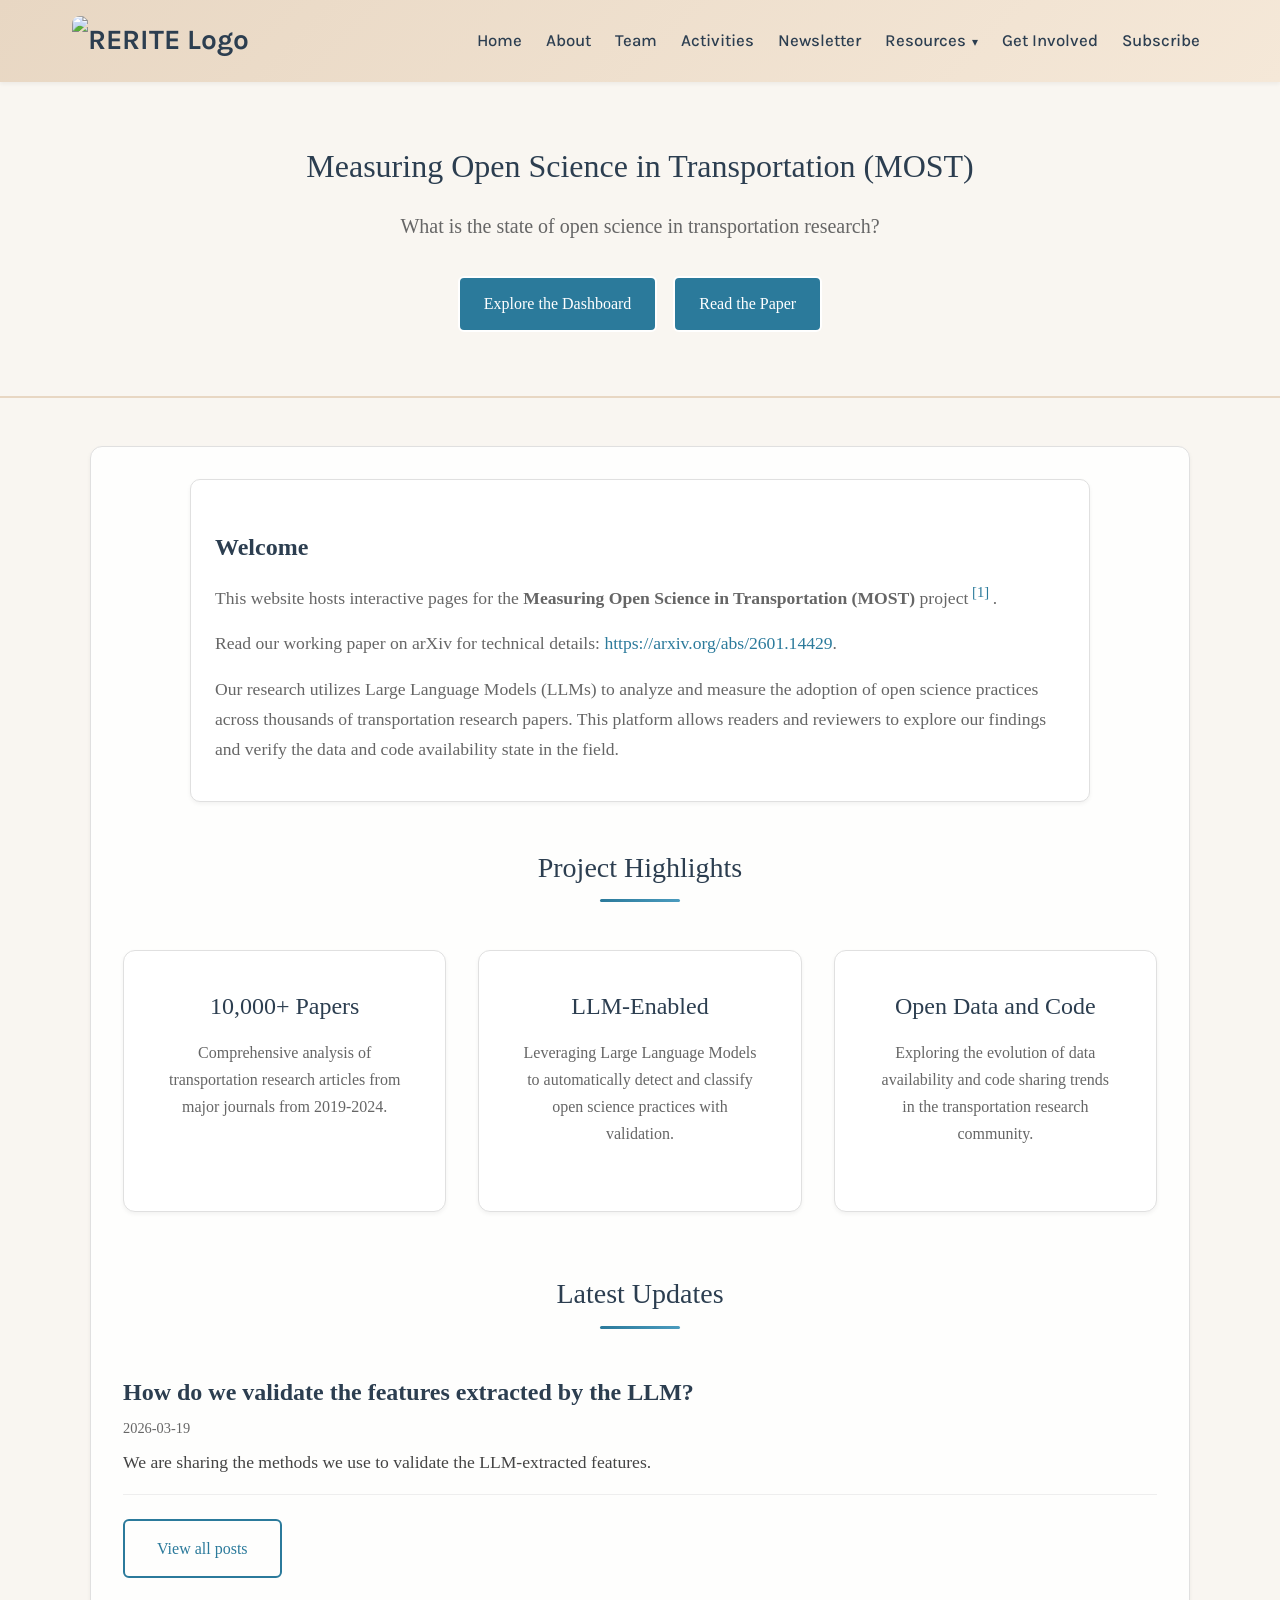
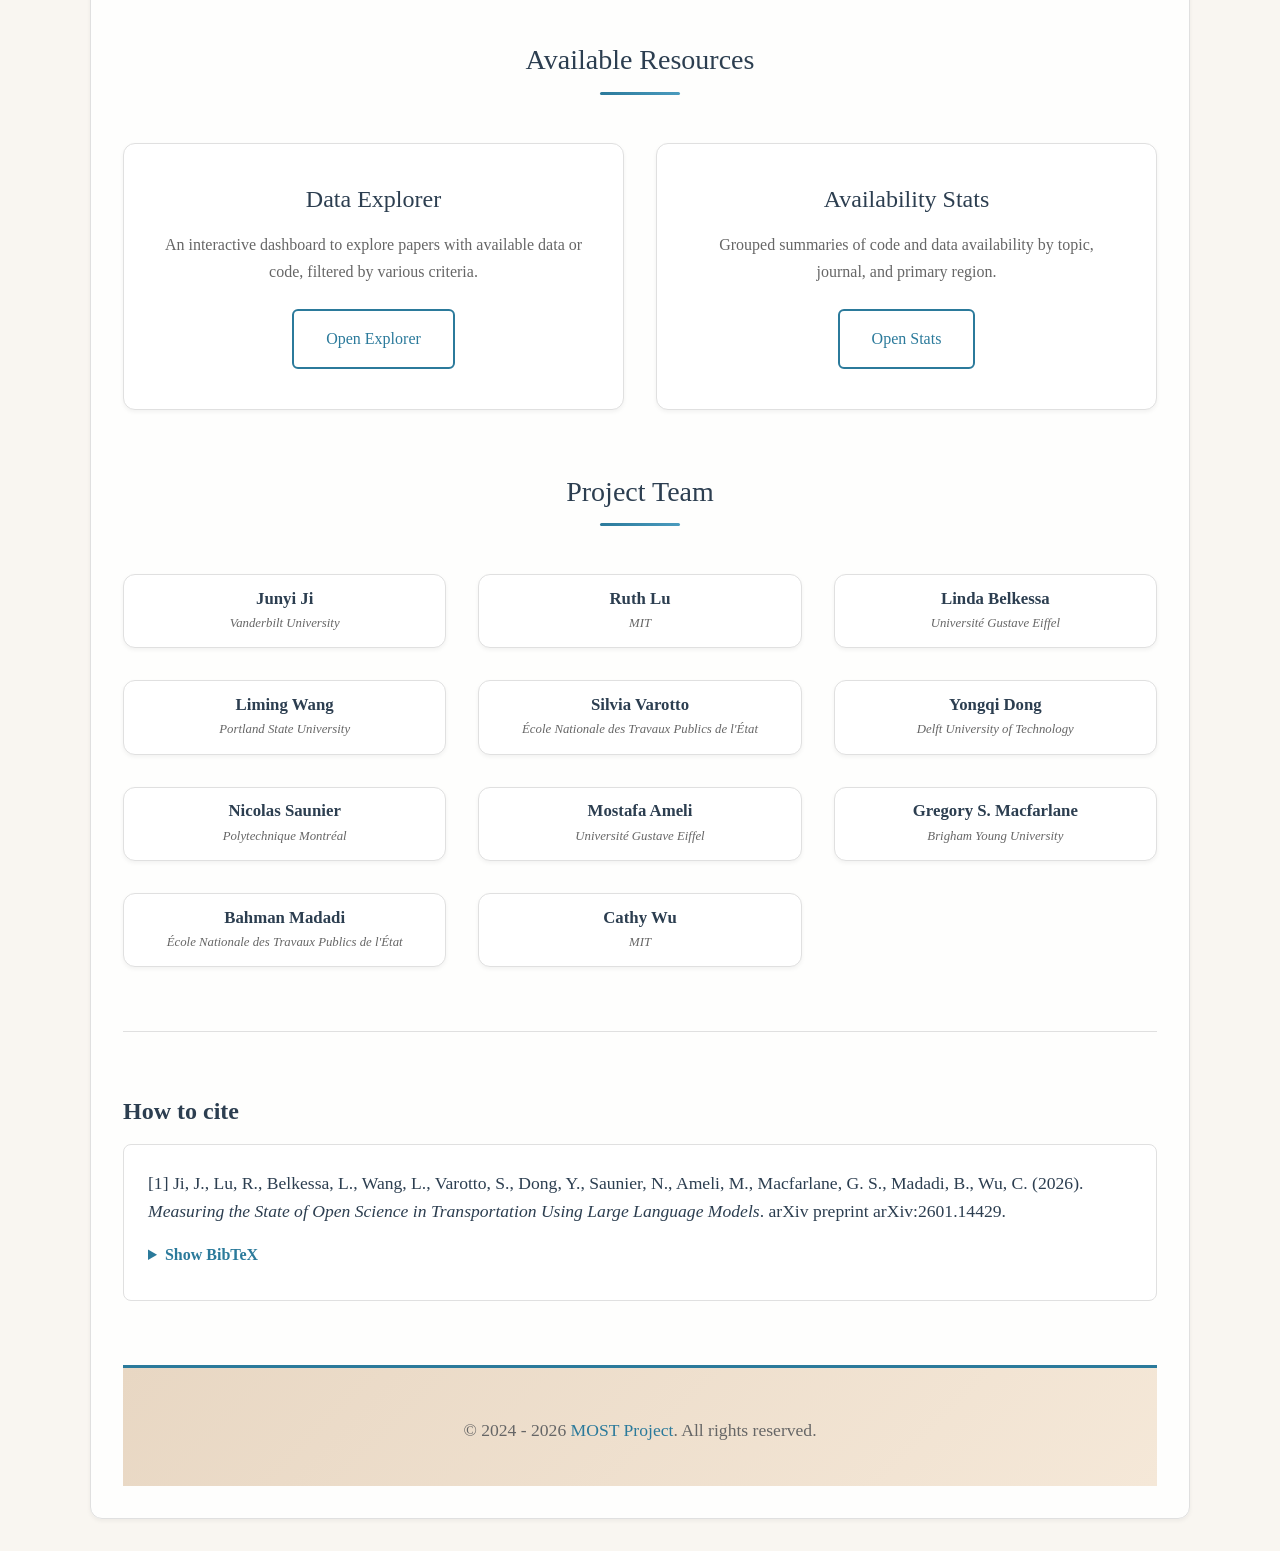
==== commit 40680168: "Update a page for stats" ====
--- a/index.html
+++ b/index.html
@@ -212,6 +212,11 @@
             <p>An interactive dashboard to explore papers with available data or code, filtered by various criteria.</p>
             <a href="explorer.html" class="btn btn-outline">Open Explorer</a>
           </div>
+          <div class="start-card">
+            <h3>Availability Stats</h3>
+            <p>Grouped summaries of code and data availability by topic, journal, and primary region.</p>
+            <a href="stats.html" class="btn btn-outline">Open Stats</a>
+          </div>
         </div>
       </section>
 
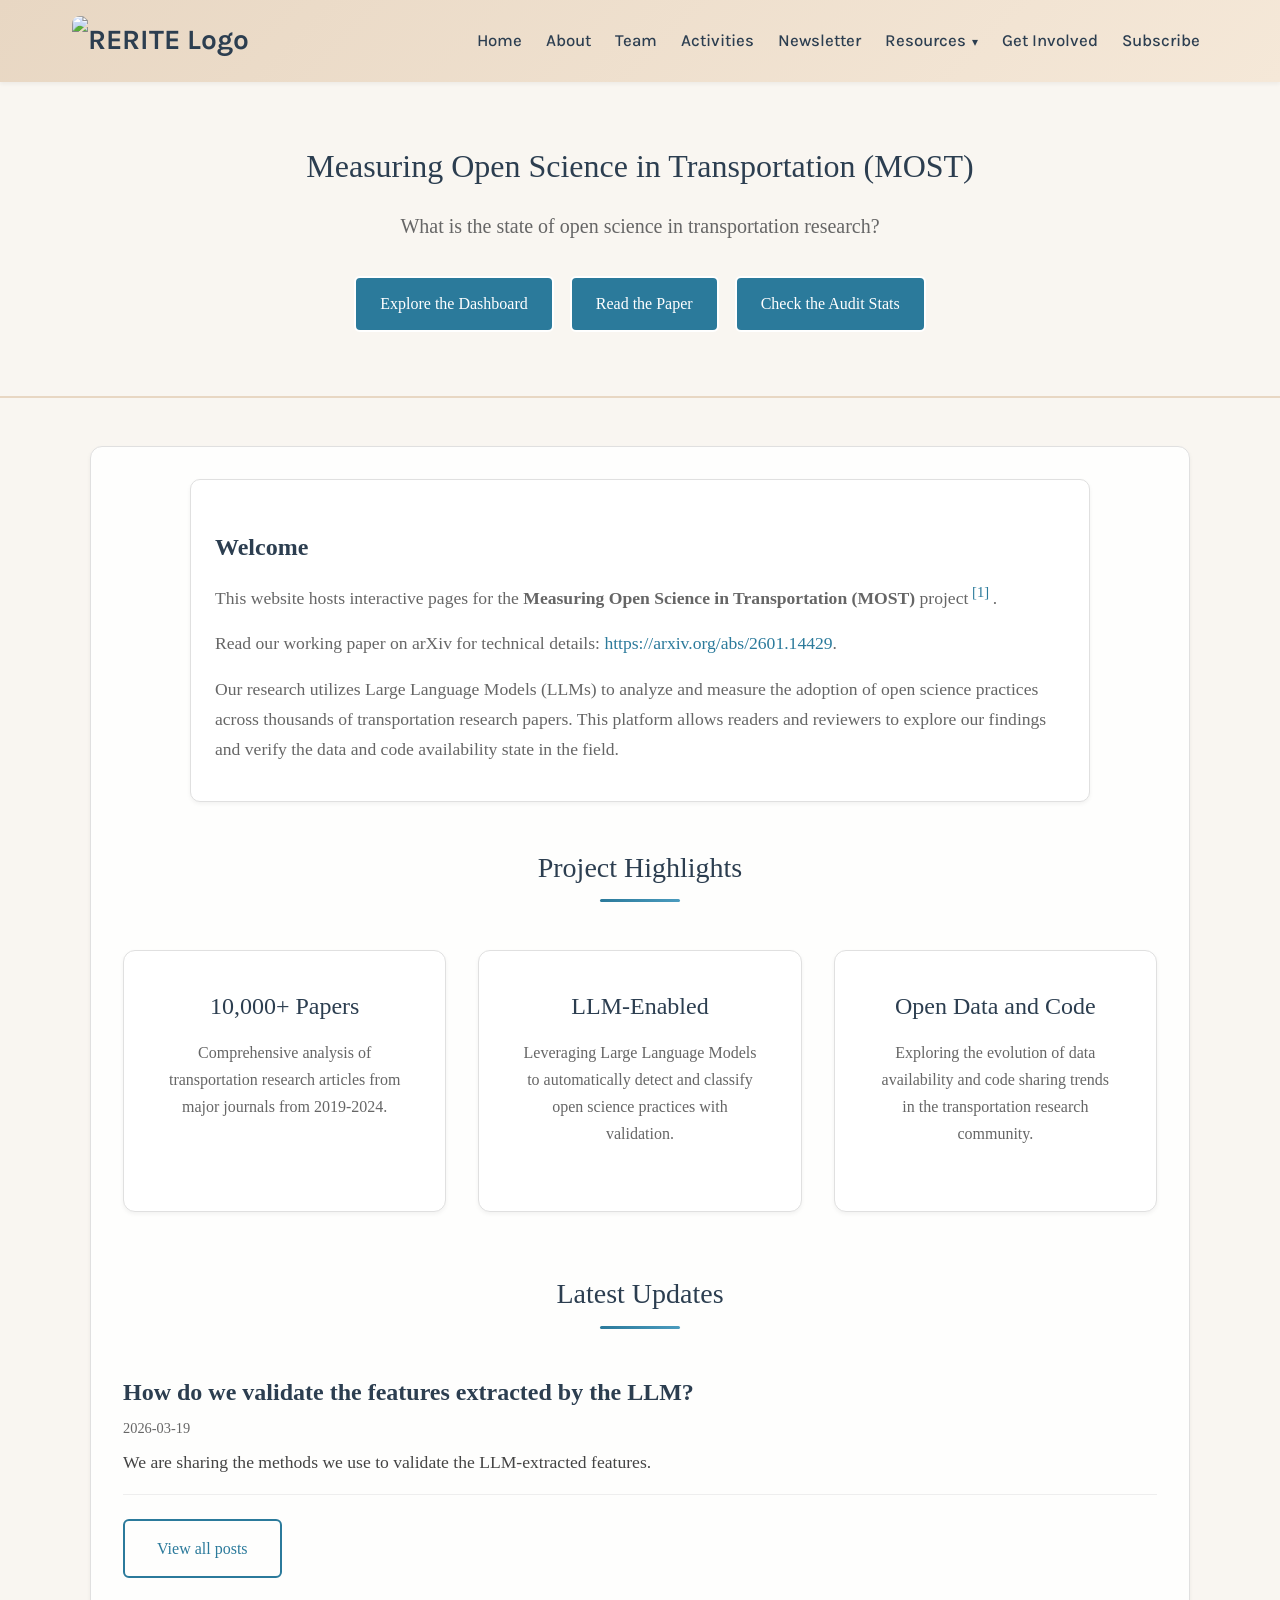
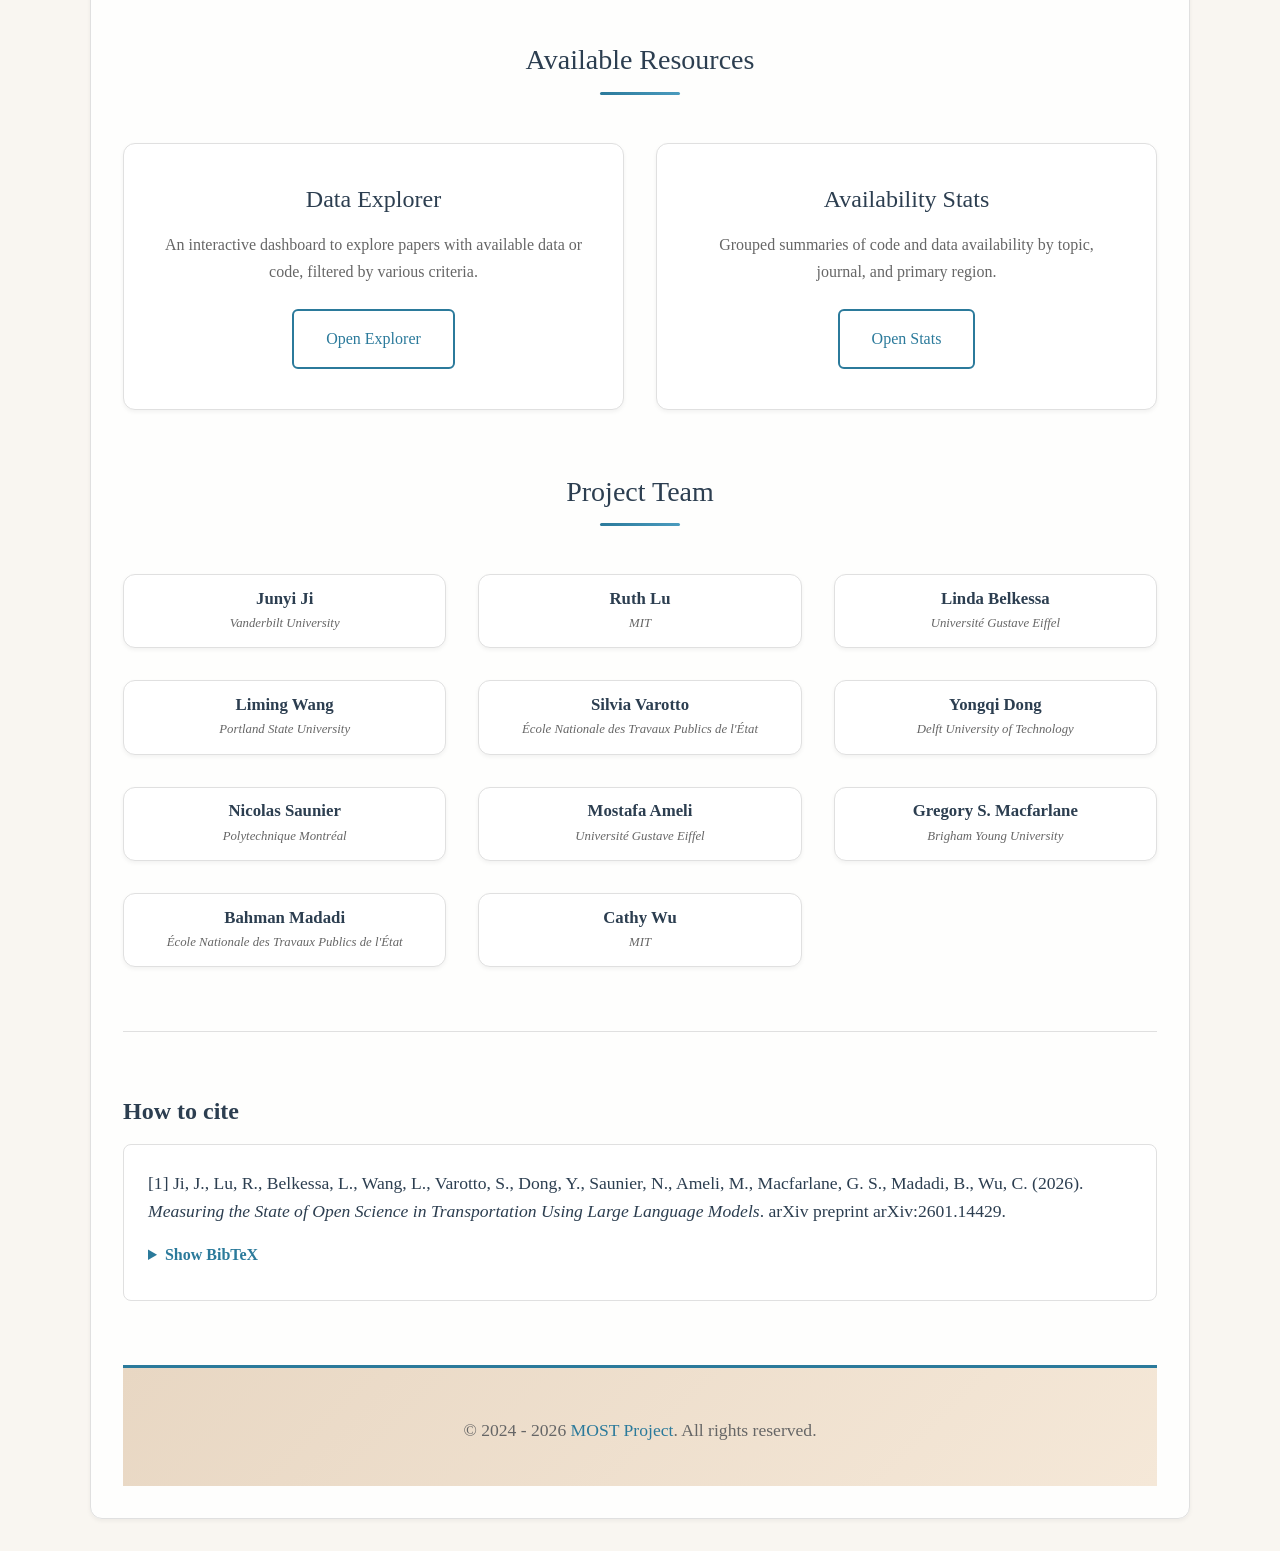
==== commit f6ee7d00: "Update" ====
--- a/index.html
+++ b/index.html
@@ -147,6 +147,7 @@
       <div class="hero-buttons" style="margin-top: 1.5rem; display: flex; gap: 1rem; justify-content: center;">
         <a href="explorer.html" class="btn btn-primary" style="background: var(--primary-color); color: white; padding: 0.8rem 1.5rem; border-radius: 6px; text-decoration: none; font-weight: 400;">Explore the Dashboard</a>
         <a href="https://arxiv.org/abs/2601.14429" class="btn btn-primary" style="background: var(--primary-color); color: white; padding: 0.8rem 1.5rem; border-radius: 6px; text-decoration: none; font-weight: 400;">Read the Paper</a>
+        <a href="stats.html" class="btn btn-primary" style="background: var(--primary-color); color: white; padding: 0.8rem 1.5rem; border-radius: 6px; text-decoration: none; font-weight: 400;">Check the Audit Stats</a>
       </div>
     </div>
   </header>
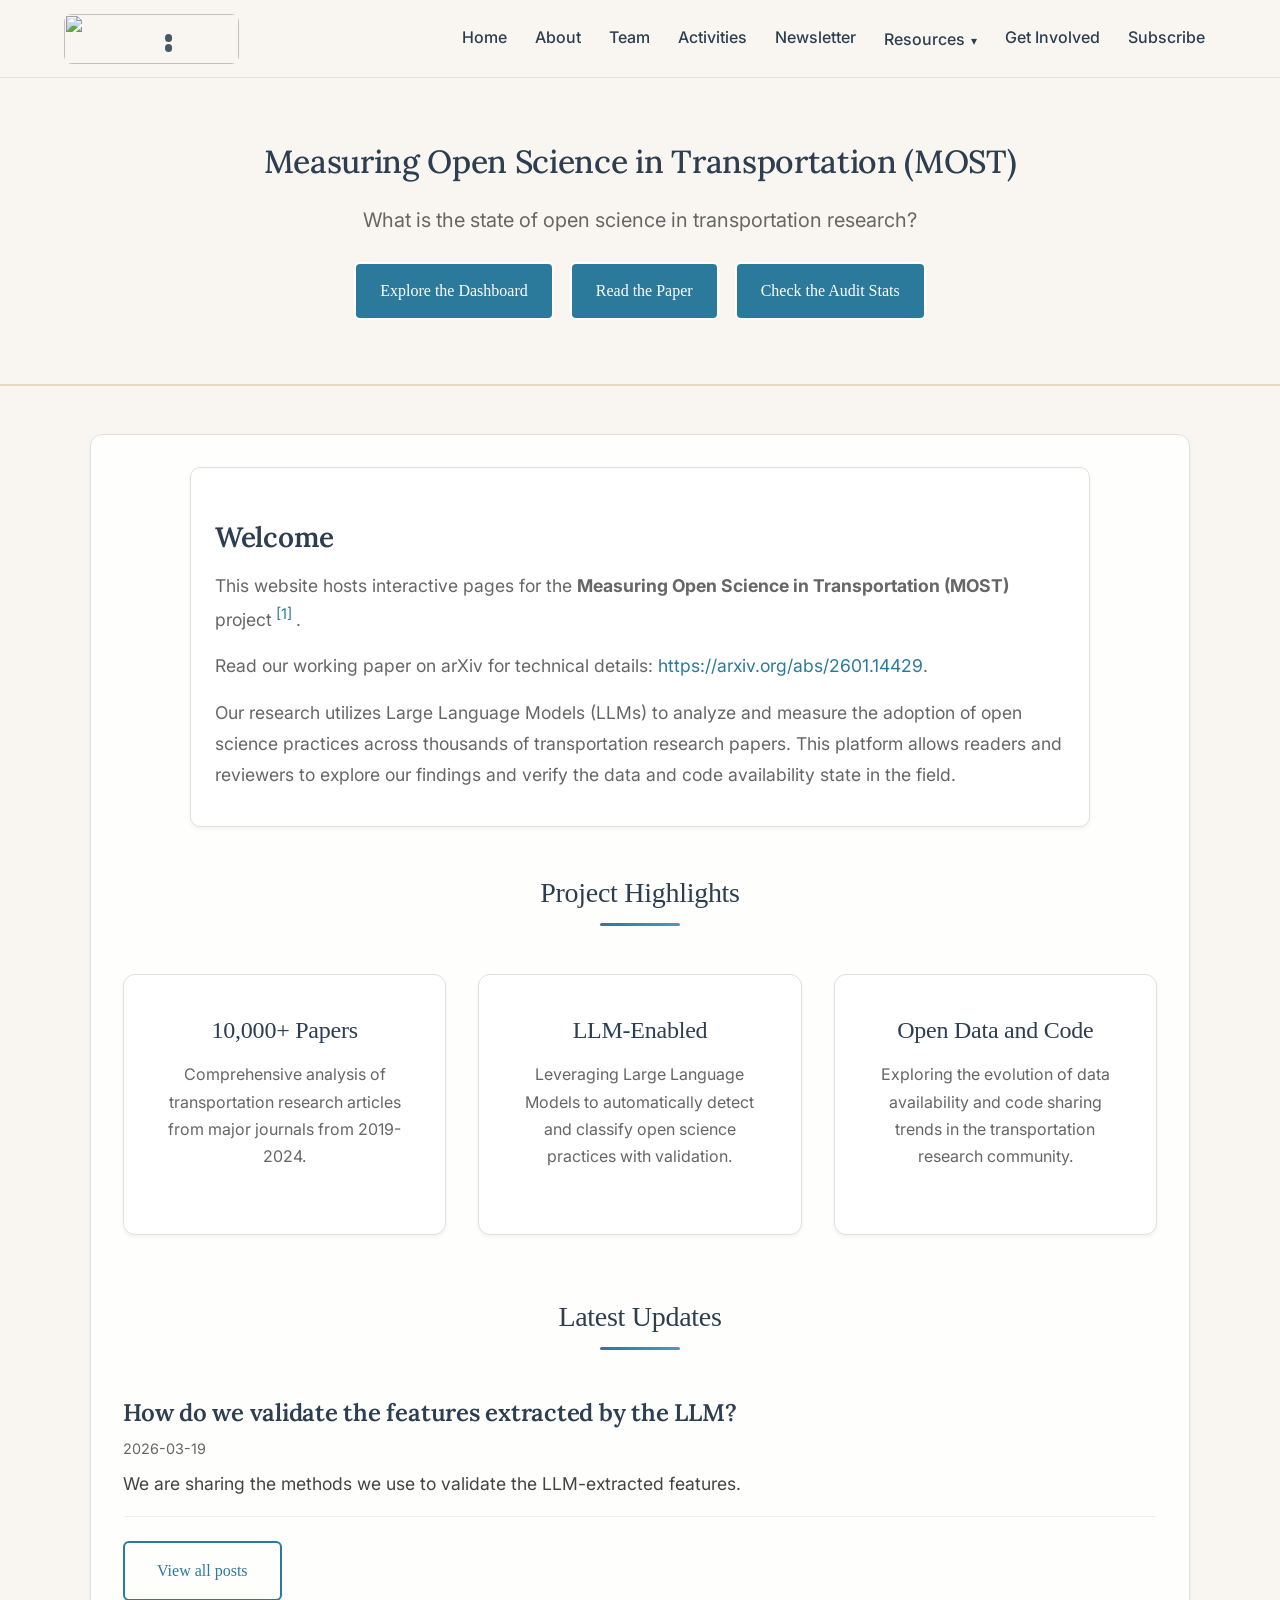
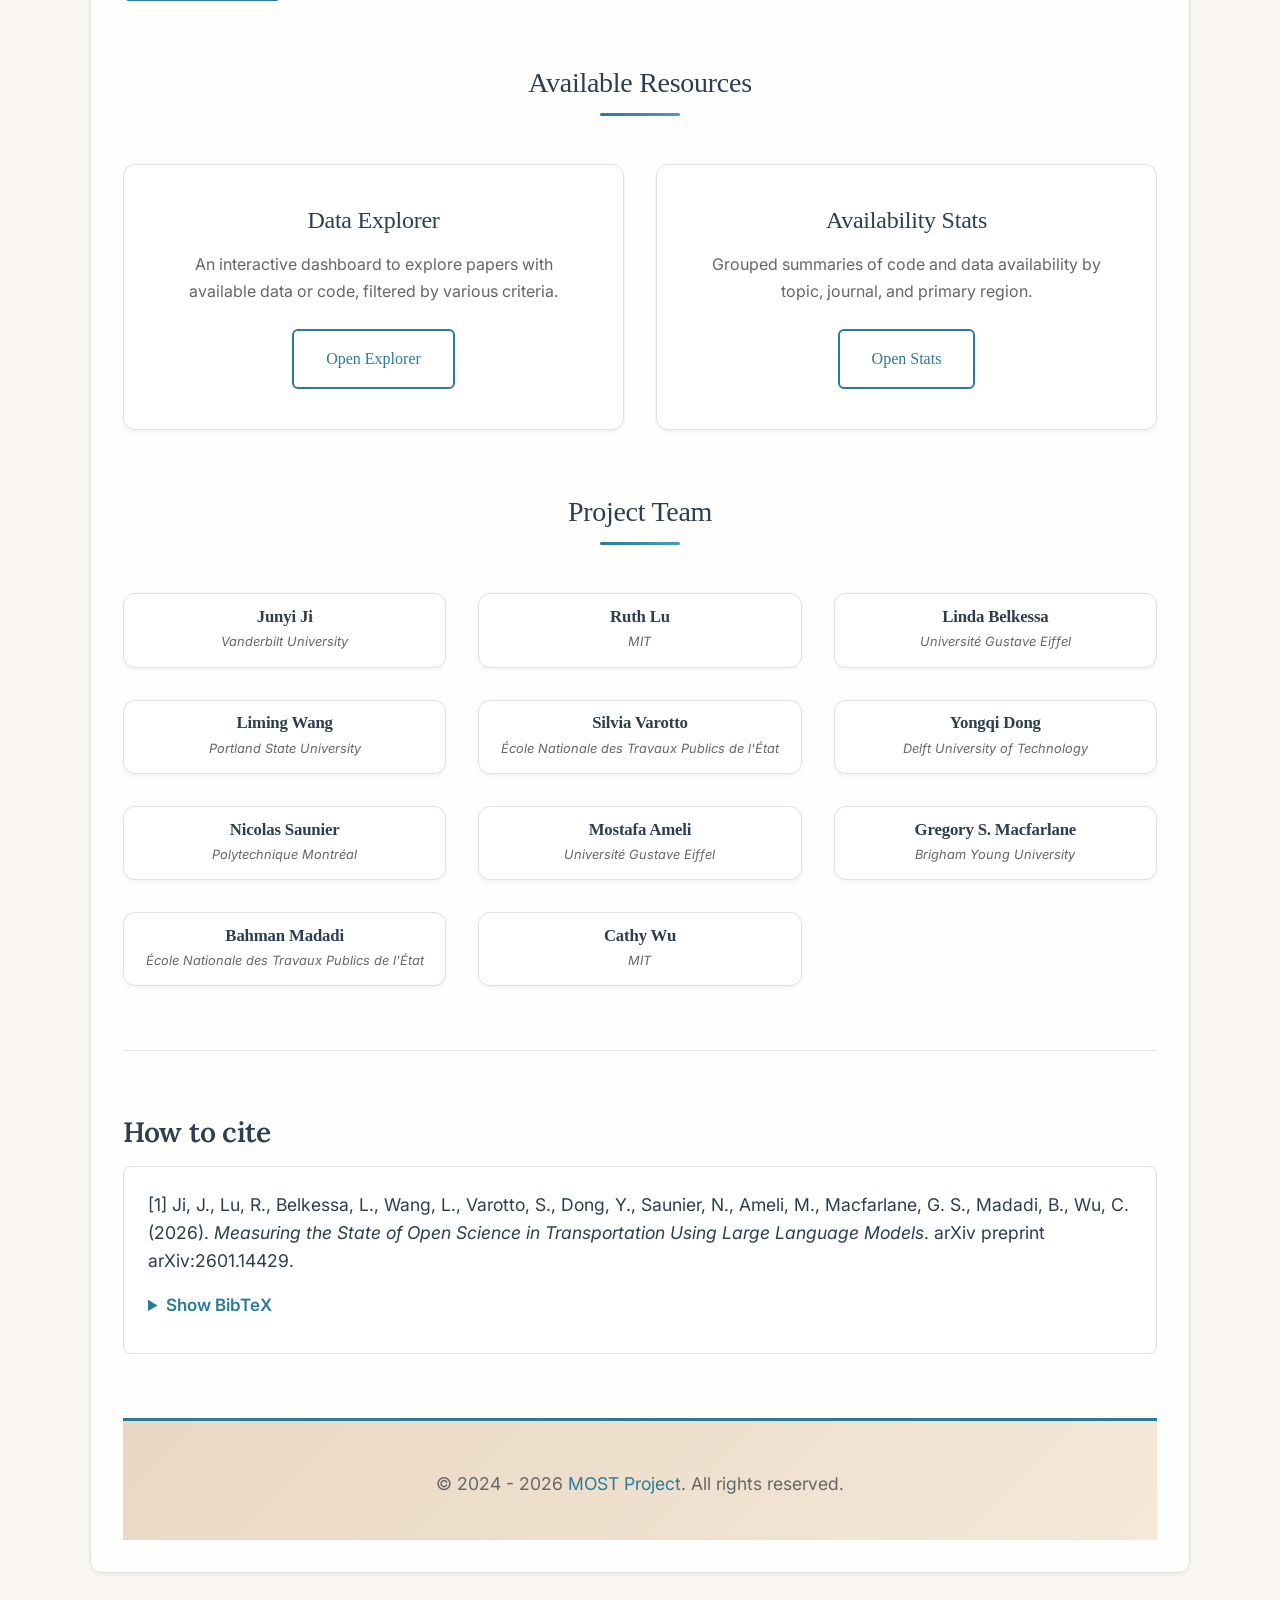
==== commit 5d002780: "Update" ====
--- a/index.html
+++ b/index.html
@@ -8,6 +8,11 @@
   <title>Measuring Open Science in Transportation</title>
 
   <link rel="stylesheet" href="mostyles.css">
+
+  <!-- RERITE_SHARED_STYLES:START -->
+  <link rel="stylesheet" href="assets/rerite/rerite-base.css">
+  <link rel="stylesheet" href="assets/rerite/rerite-navbar.css">
+  <!-- RERITE_SHARED_STYLES:END -->
   <style>
     code{white-space: pre-wrap;}
     span.smallcaps{font-variant: small-caps;}
@@ -65,30 +70,36 @@
 
 <body>
 
+<!-- RERITE_SHARED_NAV:START -->
 <nav class="navbar">
   <div class="container">
-    <a class="navbar-brand" href="/index.html" aria-label="Home">
-      <img src="/images/logo_png.png" alt="RERITE Logo">
+    <a class="navbar-brand" href="/index.html" aria-label="RERITE home">
+      <span class="navbar-brand-mark logo-signal--animate">
+        <img src="/images/logo_png.png" width="2115" height="606" alt="" />
+        <span class="logo-signal-light logo-signal-light--red" aria-hidden="true"></span>
+        <span class="logo-signal-light logo-signal-light--amber" aria-hidden="true"></span>
+        <span class="logo-signal-light logo-signal-light--green" aria-hidden="true"></span>
+      </span>
     </a>
-    <button class="navbar-toggle" aria-label="Toggle navigation" aria-expanded="false">
-      <span></span>
-      <span></span>
-      <span></span>
+    <button class="navbar-toggle" type="button" aria-label="Toggle navigation" aria-expanded="false" aria-controls="primary-navigation">
+      <span aria-hidden="true"></span>
+      <span aria-hidden="true"></span>
+      <span aria-hidden="true"></span>
     </button>
-    <ul class="navbar-nav">
+    <ul class="navbar-nav" id="primary-navigation">
       <li><a class="nav-link" href="/index.html">Home</a></li>
       <li><a class="nav-link" href="/about.html">About</a></li>
       <li><a class="nav-link" href="/team.html">Team</a></li>
       <li><a class="nav-link" href="/activities.html">Activities</a></li>
       <li><a class="nav-link" href="/newsletter.html">Newsletter</a></li>
       <li class="nav-item dropdown">
-        <a class="nav-link dropdown-toggle" href="#" role="button" aria-haspopup="true" aria-expanded="false">Resources</a>
-        <div class="dropdown-menu" role="menu">
+        <button class="nav-link dropdown-toggle" type="button" aria-haspopup="true" aria-expanded="false" aria-controls="resources-menu">Resources</button>
+        <div class="dropdown-menu" id="resources-menu">
           <div class="dropdown-container">
             <p class="dropdown-section-label">Collections</p>
-            <a class="dropdown-item" href="./awesome-rerite.html">Open datasets and tools</a>
-            <a class="dropdown-item" href="../MOST">Open science explorer</a>
-            <a class="dropdown-item" href="../itsc24-rr-tutorial/">Tutorial (2024)</a>
+            <a class="dropdown-item" href="/awesome-rerite.html">Open datasets and tools</a>
+            <a class="dropdown-item" href="/MOST/">Open science explorer</a>
+            <a class="dropdown-item" href="/itsc24-rr-tutorial/">Tutorial (2024)</a>
           </div>
         </div>
       </li>
@@ -98,46 +109,78 @@
   </div>
 </nav>
 
-  <script>
-    (function() {
-      const navbar = document.querySelector('.navbar');
-      const toggle = navbar?.querySelector('.navbar-toggle');
-      const navList = navbar?.querySelector('.navbar-nav');
-
-      if (!navbar || !toggle || !navList) {
-        return;
-      }
-
-      const closeMenu = () => {
-        navbar.classList.remove('navbar--open');
-        toggle.setAttribute('aria-expanded', 'false');
-      };
-
-      toggle.addEventListener('click', (event) => {
-        event.stopPropagation();
-        const isOpen = navbar.classList.toggle('navbar--open');
-        toggle.setAttribute('aria-expanded', isOpen ? 'true' : 'false');
-      });
-
-      document.addEventListener('click', (event) => {
-        if (!navbar.contains(event.target)) {
-          closeMenu();
-        }
-      });
-
-      navList.addEventListener('click', (event) => {
-        if (event.target.closest('a')) {
-          closeMenu();
-        }
-      });
-
-      window.addEventListener('resize', () => {
-        if (window.innerWidth > 992) {
-          closeMenu();
-        }
-      });
-    })();
-  </script>
+<script>
+  (function() {
+    const navbar = document.querySelector('.navbar');
+    const toggle = navbar?.querySelector('.navbar-toggle');
+    const navList = navbar?.querySelector('.navbar-nav');
+    const dropdown = navbar?.querySelector('.dropdown');
+    const dropdownToggle = navbar?.querySelector('.dropdown-toggle');
+    const mobileBreakpoint = 992;
+
+    if (!navbar || !toggle || !navList) {
+      return;
+    }
+
+    const closeDropdown = () => {
+      dropdown?.classList.remove('dropdown--open');
+      dropdownToggle?.setAttribute('aria-expanded', 'false');
+    };
+
+    const closeMenu = (restoreFocus = false) => {
+      navbar.classList.remove('navbar--open');
+      toggle.setAttribute('aria-expanded', 'false');
+      closeDropdown();
+
+      if (restoreFocus) {
+        toggle.focus();
+      }
+    };
+
+    toggle.addEventListener('click', (event) => {
+      event.stopPropagation();
+      const isOpen = navbar.classList.toggle('navbar--open');
+      toggle.setAttribute('aria-expanded', isOpen ? 'true' : 'false');
+      if (!isOpen) {
+        closeDropdown();
+      }
+    });
+
+    dropdownToggle?.addEventListener('click', (event) => {
+      event.stopPropagation();
+      const isOpen = dropdown.classList.toggle('dropdown--open');
+      dropdownToggle.setAttribute('aria-expanded', isOpen ? 'true' : 'false');
+    });
+
+    document.addEventListener('click', (event) => {
+      if (!navbar.contains(event.target)) {
+        closeMenu();
+      }
+    });
+
+    navList.addEventListener('click', (event) => {
+      if (event.target.closest('a')) {
+        closeMenu();
+      }
+    });
+
+    document.addEventListener('keydown', (event) => {
+      if (event.key === 'Escape' && navbar.classList.contains('navbar--open')) {
+        closeMenu(true);
+      } else if (event.key === 'Escape' && dropdown?.classList.contains('dropdown--open')) {
+        closeDropdown();
+        dropdownToggle?.focus();
+      }
+    });
+
+    window.addEventListener('resize', () => {
+      if (window.innerWidth > mobileBreakpoint) {
+        closeMenu();
+      }
+    });
+  })();
+</script>
+<!-- RERITE_SHARED_NAV:END -->
 
 
   <header class="hero">
--- a/assets/rerite/rerite-base.css
+++ b/assets/rerite/rerite-base.css
@@ -0,0 +1,135 @@
+/*
+ * Generated by sync_rerite.py from RRinTransportation.github.io.
+ * Do not edit this file directly; edit the upstream source and re-run sync.
+ */
+
+/* Import Fonts */
+@import url('https://fonts.googleapis.com/css2?family=Lora:wght@400;500;600;700&family=Inter:wght@300;400;500;600;700&display=swap');
+
+/* CSS Variables - Velasca Mediterranean Palette */
+:root {
+  /* Typography — warm, natural, highly readable pairing */
+  --font-heading: 'Lora', Georgia, 'Times New Roman', serif;
+  --font-body: 'Inter', -apple-system, BlinkMacSystemFont, 'Segoe UI', Roboto, Helvetica, Arial, sans-serif;
+
+  --primary-color: #2B7A9B;
+  --primary-dark: #1e5570;
+  --primary-light: #4a9bbe;
+  --secondary-color: #E8D7C3;
+  --bg-cream: #F9F6F1;
+  --text-dark: #2c3e50;
+  --text-light: #666;
+  --border-color: #e0e0e0;
+  --shadow-sm: 0 2px 4px rgba(0,0,0,0.05);
+  --shadow-md: 0 4px 8px rgba(0,0,0,0.1);
+  --shadow-lg: 0 8px 24px rgba(0,0,0,0.15);
+  --transition: all 0.3s ease;
+
+  /* Width of the content card. Default is the narrow reading column; pages
+     with full-width components opt into the wide layout below. */
+  --page-max: 1040px;
+}
+
+/* Pages containing grids, carousels or wide tables use the full width, so
+   their section headings line up with the components below them. (One flat
+   :has() — note :has() cannot be nested inside another :has().) */
+body:has(.news-carousel-container),
+body:has(.start-cards),
+body:has(.grid),
+body:has(.team-grid),
+body:has(.involvement-options),
+body:has(.image-grid),
+body:has(.fancy-table-container.wide) {
+  --page-max: 1320px;
+}
+
+/* Reset and Base Styles */
+* {
+  margin: 0;
+  padding: 0;
+  box-sizing: border-box;
+}
+
+body {
+  font-family: var(--font-body);
+  font-size: 17px;
+  line-height: 1.75;
+  color: var(--text-dark);
+  background-color: var(--bg-cream);
+  -webkit-font-smoothing: antialiased;
+  -moz-osx-font-smoothing: grayscale;
+  text-rendering: optimizeLegibility;
+  overflow-x: clip;
+}
+
+/* Typography */
+h1, h2, h3, h4, h5, h6 {
+  font-family: var(--font-heading);
+  font-weight: 600;
+  line-height: 1.25;
+  letter-spacing: -0.01em;
+  margin-bottom: 1rem;
+  color: var(--text-dark);
+}
+
+/* Quarto page titles */
+#title-block-header,
+.quarto-title-block,
+.quarto-title,
+.quarto-title h1.title,
+h1.title,
+p.subtitle {
+  text-align: center !important;
+  margin-left: auto !important;
+  margin-right: auto !important;
+  margin-bottom: 1.5rem;
+  /* Wide enough for the long homepage title on one line; on narrower
+     pages/screens it is capped by the content card and wraps naturally. */
+  max-width: 1200px;
+}
+
+/* Quarto page subtitle */
+.quarto-title-block .subtitle,
+.quarto-title .subtitle,
+.subtitle {
+  font-size: 1.25rem; /* larger subtitle across pages */
+  color: var(--text-light);
+  text-align: center !important;
+  max-width: 800px;
+  margin-left: auto !important;
+  margin-right: auto !important;
+}
+
+h1 {
+  font-size: 2rem;
+  font-weight: 700;
+}
+
+h2 {
+  font-size: 1.75rem;
+  margin-top: 2rem;
+}
+
+h3 {
+  font-size: 1.5rem;
+}
+
+h4 {
+  font-size: 1.25rem;
+}
+
+p {
+  margin-bottom: 1rem;
+  color: var(--text-light);
+}
+
+a {
+  color: var(--primary-color);
+  text-decoration: none;
+  transition: var(--transition);
+}
+
+a:hover {
+  color: var(--primary-dark);
+  text-decoration: underline;
+}
--- a/assets/rerite/rerite-navbar.css
+++ b/assets/rerite/rerite-navbar.css
@@ -0,0 +1,463 @@
+/*
+ * Generated by sync_rerite.py from RRinTransportation.github.io.
+ * Do not edit this file directly; edit the upstream source and re-run sync.
+ */
+
+/* Navigation */
+.navbar {
+  background: linear-gradient(135deg, var(--secondary-color) 0%, #f5e8d8 100%);
+  padding: 0.85rem 0;
+  border-bottom: 1px solid rgba(0, 0, 0, 0.06);
+  box-shadow: 0 1px 0 rgba(255, 255, 255, 0.5) inset, var(--shadow-sm);
+  position: sticky;
+  top: 0;
+  z-index: 1000;
+}
+
+.navbar .container {
+  /* The 8-item menu needs the full width, so the bar always uses the wide
+     measure (matches grid/landing pages; narrower reading pages sit as a
+     centred card beneath it). */
+  max-width: min(1320px, calc(100vw - 4rem));
+  display: flex;
+  align-items: center;
+  justify-content: space-between;
+  gap: 2rem;
+  position: relative;
+}
+
+.navbar-brand {
+  font-family: var(--font-heading);
+  font-size: 1.75rem;
+  font-weight: 700;
+  color: var(--text-dark) !important;
+  display: flex;
+  align-items: center;
+  gap: 0.75rem;
+  flex-shrink: 0;
+  min-width: 0;
+}
+
+.navbar-brand img {
+  height: 50px;
+  width: auto;
+  max-width: 100%;
+  display: block;
+  object-fit: contain;
+}
+
+/* The traffic signal inside the raster wordmark gets three precisely aligned
+   overlays. The original artwork remains untouched beneath them. */
+.navbar-brand-mark {
+  position: relative;
+  display: block;
+  flex: 0 0 auto;
+  height: 50px;
+  aspect-ratio: 2115 / 606;
+  line-height: 0;
+}
+
+.navbar-brand-mark img {
+  width: 100%;
+  height: 100%;
+}
+
+.logo-signal-light {
+  position: absolute;
+  left: 59.905%;
+  width: 4.539%;
+  aspect-ratio: 1;
+  border-radius: 50%;
+  background-color: transparent;
+  pointer-events: none;
+  transform: translate(-50%, -50%);
+  will-change: background-color;
+}
+
+.logo-signal-light--red {
+  top: 26.733%;
+}
+
+.logo-signal-light--amber {
+  top: 48.020%;
+}
+
+.logo-signal-light--green {
+  top: 69.142%;
+}
+
+.logo-signal--animate .logo-signal-light--red {
+  animation: logo-signal-red 8.4s ease-in-out infinite both;
+}
+
+.logo-signal--animate .logo-signal-light--amber {
+  animation: logo-signal-amber 8.4s ease-in-out infinite both;
+}
+
+.logo-signal--animate .logo-signal-light--green {
+  animation: logo-signal-green 8.4s ease-in-out infinite both;
+}
+
+@keyframes logo-signal-red {
+  0%, 28% {
+    background-color: rgba(18, 40, 51, 0);
+  }
+
+  36%, 94% {
+    background-color: rgba(18, 40, 51, 0.76);
+  }
+
+  100% {
+    background-color: rgba(18, 40, 51, 0);
+  }
+}
+
+@keyframes logo-signal-green {
+  0%, 30% {
+    background-color: rgba(18, 40, 51, 0.76);
+  }
+
+  38%, 66% {
+    background-color: rgba(18, 40, 51, 0);
+  }
+
+  74%, 94% {
+    background-color: rgba(18, 40, 51, 0.76);
+  }
+
+  100% {
+    background-color: rgba(18, 40, 51, 0.76);
+  }
+}
+
+@keyframes logo-signal-amber {
+  0%, 68% {
+    background-color: rgba(18, 40, 51, 0.76);
+  }
+
+  76%, 88% {
+    background-color: rgba(18, 40, 51, 0);
+  }
+
+  94% {
+    background-color: rgba(18, 40, 51, 0.76);
+  }
+
+  100% {
+    background-color: rgba(18, 40, 51, 0.76);
+  }
+}
+
+@media (max-width: 992px) {
+  .navbar-brand-mark,
+  .navbar-brand img {
+    height: 40px;
+  }
+}
+
+@media (max-width: 480px) {
+  .navbar-brand-mark,
+  .navbar-brand img {
+    height: 35px;
+  }
+}
+
+@media (prefers-reduced-motion: reduce) {
+  .logo-signal--animate .logo-signal-light {
+    animation: none !important;
+    background-color: transparent !important;
+  }
+}
+
+@media (forced-colors: active) {
+  .logo-signal-light {
+    display: none;
+  }
+}
+
+.navbar-nav {
+  display: flex;
+  align-items: center;
+  list-style: none;
+  gap: 0.35rem;
+  margin-left: auto;
+}
+
+@media (max-width: 1100px) {
+  .navbar-nav {
+    gap: 0.15rem;
+  }
+}
+
+.navbar-nav li {
+  position: relative;
+}
+
+.nav-link {
+  position: relative;
+  font-family: var(--font-body) !important;
+  font-size: 1rem;
+  font-weight: 500;
+  color: var(--text-dark) !important;
+  text-decoration: none !important;
+  padding: 0.4rem 0.7rem;
+  border-radius: 6px;
+  border: 0;
+  background: transparent;
+  cursor: pointer;
+  transition: color 0.2s ease, background-color 0.2s ease;
+}
+
+/* Clean animated underline accent (skip the dropdown toggle, whose
+   ::after is its caret) */
+.nav-link:not(.dropdown-toggle)::after {
+  content: '';
+  position: absolute;
+  left: 0.7rem;
+  right: 0.7rem;
+  bottom: 0.1rem;
+  height: 2px;
+  background: var(--primary-color);
+  border-radius: 2px;
+  transform: scaleX(0);
+  transform-origin: left center;
+  transition: transform 0.25s ease;
+}
+
+.nav-link:hover {
+  color: var(--primary-color) !important;
+  text-decoration: none !important;
+}
+
+.nav-link:not(.dropdown-toggle):hover::after {
+  transform: scaleX(1);
+}
+
+.nav-btn {
+  background-color: var(--primary-color) !important;
+  color: white !important;
+  padding: 0.5rem 1.25rem !important;
+  border-radius: 50px;
+  margin-left: 0.5rem;
+  transition: var(--transition);
+}
+
+.nav-btn:hover {
+  background-color: var(--primary-dark) !important;
+  transform: translateY(-1px);
+  box-shadow: var(--shadow-sm);
+}
+
+.dropdown-toggle::after {
+  content: '\25BE';
+  display: inline-block;
+  margin-left: 0.35rem;
+  font-size: 0.75rem;
+  transition: transform 0.2s ease;
+}
+
+.dropdown-menu {
+  display: none;
+  position: absolute;
+  top: calc(100% + 0.5rem);
+  right: 0;
+  left: auto;
+  min-width: 240px;
+  background: #fff;
+  border: 1px solid var(--border-color);
+  border-radius: 10px;
+  box-shadow: var(--shadow-lg);
+  padding: 1rem;
+  z-index: 1200;
+}
+
+/* Hover bridge so the menu doesn't close in the gap above it */
+.dropdown::after {
+  content: '';
+  position: absolute;
+  top: 100%;
+  left: 0;
+  right: 0;
+  height: 0.5rem;
+}
+
+.dropdown:hover .dropdown-menu,
+.dropdown:focus-within .dropdown-menu,
+.dropdown--open .dropdown-menu {
+  display: block;
+}
+
+.dropdown--open .dropdown-toggle::after {
+  transform: rotate(180deg);
+}
+
+.dropdown-container {
+  display: flex;
+  flex-direction: column;
+  gap: 0.5rem;
+}
+
+.dropdown-section-label {
+  font-size: 0.85rem;
+  text-transform: uppercase;
+  letter-spacing: 0.05em;
+  color: var(--text-light);
+  margin: 0 0 0.25rem 0;
+}
+
+.dropdown-item {
+  font-size: 1rem;
+  color: var(--text-dark);
+  padding: 0.35rem 0;
+  border-radius: 4px;
+}
+
+.dropdown-item:hover {
+  background: rgba(43, 122, 155, 0.08);
+  text-decoration: none;
+  color: var(--primary-color);
+}
+
+.navbar-toggle {
+  display: none;
+  flex-direction: column;
+  align-items: center;
+  justify-content: center;
+  gap: 4px;
+  width: 46px;
+  height: 42px;
+  border: 1px solid rgba(43, 122, 155, 0.34);
+  border-radius: 12px;
+  background: rgba(43, 122, 155, 0.06);
+  cursor: pointer;
+  transition: background-color 0.2s ease, border-color 0.2s ease, box-shadow 0.2s ease;
+}
+
+.navbar-toggle:hover {
+  background: rgba(43, 122, 155, 0.12);
+  border-color: rgba(43, 122, 155, 0.58);
+}
+
+.navbar-toggle span {
+  display: block;
+  width: 20px;
+  height: 2px;
+  background: var(--text-dark);
+  margin: 0;
+  border-radius: 999px;
+  transition: transform 0.3s ease, opacity 0.3s ease;
+}
+
+@media (max-width: 992px) {
+  .navbar .container {
+    align-items: center;
+    gap: 0.75rem;
+    width: 100%;
+    max-width: 100%;
+    padding-left: max(1rem, env(safe-area-inset-left));
+    padding-right: max(1rem, env(safe-area-inset-right));
+  }
+
+  .navbar-toggle {
+    display: inline-flex;
+    margin-left: auto;
+  }
+
+  .navbar-nav {
+    position: absolute;
+    top: calc(100% + 0.5rem);
+    right: max(1rem, env(safe-area-inset-right));
+    flex-direction: column;
+    align-items: stretch;
+    gap: 0.25rem;
+    background: #fff;
+    padding: 0.75rem;
+    border: 1px solid var(--border-color);
+    border-radius: 12px;
+    box-shadow: var(--shadow-lg);
+    width: min(22rem, calc(100vw - 2rem));
+    max-height: calc(100dvh - 5.5rem);
+    overflow-y: auto;
+    overscroll-behavior: contain;
+    -webkit-overflow-scrolling: touch;
+    display: none;
+    margin-left: 0;
+  }
+
+  .navbar-nav li {
+    width: 100%;
+  }
+
+  .navbar-nav .nav-link {
+    display: flex;
+    align-items: center;
+    justify-content: space-between;
+    width: 100%;
+    min-height: 44px;
+    padding: 0.65rem 0.75rem;
+    text-align: left;
+  }
+
+  .navbar-nav .dropdown-menu {
+    position: static;
+    display: none;
+    min-width: 0;
+    margin-top: 0.25rem;
+    padding: 0.5rem;
+    border: none;
+    box-shadow: none;
+    border-radius: 8px;
+    background: var(--bg-cream);
+  }
+
+  .navbar-nav .dropdown:hover .dropdown-menu,
+  .navbar-nav .dropdown:focus-within .dropdown-menu {
+    display: none;
+  }
+
+  .navbar-nav .dropdown--open .dropdown-menu {
+    display: block;
+  }
+
+  .dropdown-item {
+    display: flex;
+    align-items: center;
+    min-height: 44px;
+    padding: 0.55rem 0.75rem;
+  }
+
+  .navbar--open .navbar-nav {
+    display: flex;
+  }
+
+  .navbar--open .navbar-toggle {
+    background: var(--primary-dark);
+    border-color: var(--primary-dark);
+    box-shadow: 0 4px 12px rgba(30, 85, 112, 0.2);
+  }
+
+  .navbar--open .navbar-toggle span {
+    background: #fff;
+  }
+
+  .navbar--open .navbar-toggle span:nth-child(1) {
+    transform: translateY(6px) rotate(45deg);
+  }
+
+  .navbar--open .navbar-toggle span:nth-child(2) {
+    opacity: 0;
+  }
+
+  .navbar--open .navbar-toggle span:nth-child(3) {
+    transform: translateY(-6px) rotate(-45deg);
+  }
+}
+
+/* Later upstream navbar overrides */
+.navbar {
+  background: rgba(249, 246, 241, 0.96);
+  -webkit-backdrop-filter: saturate(135%) blur(16px);
+  backdrop-filter: saturate(135%) blur(16px);
+  border-bottom-color: rgba(30, 85, 112, 0.12);
+  box-shadow: none;
+}
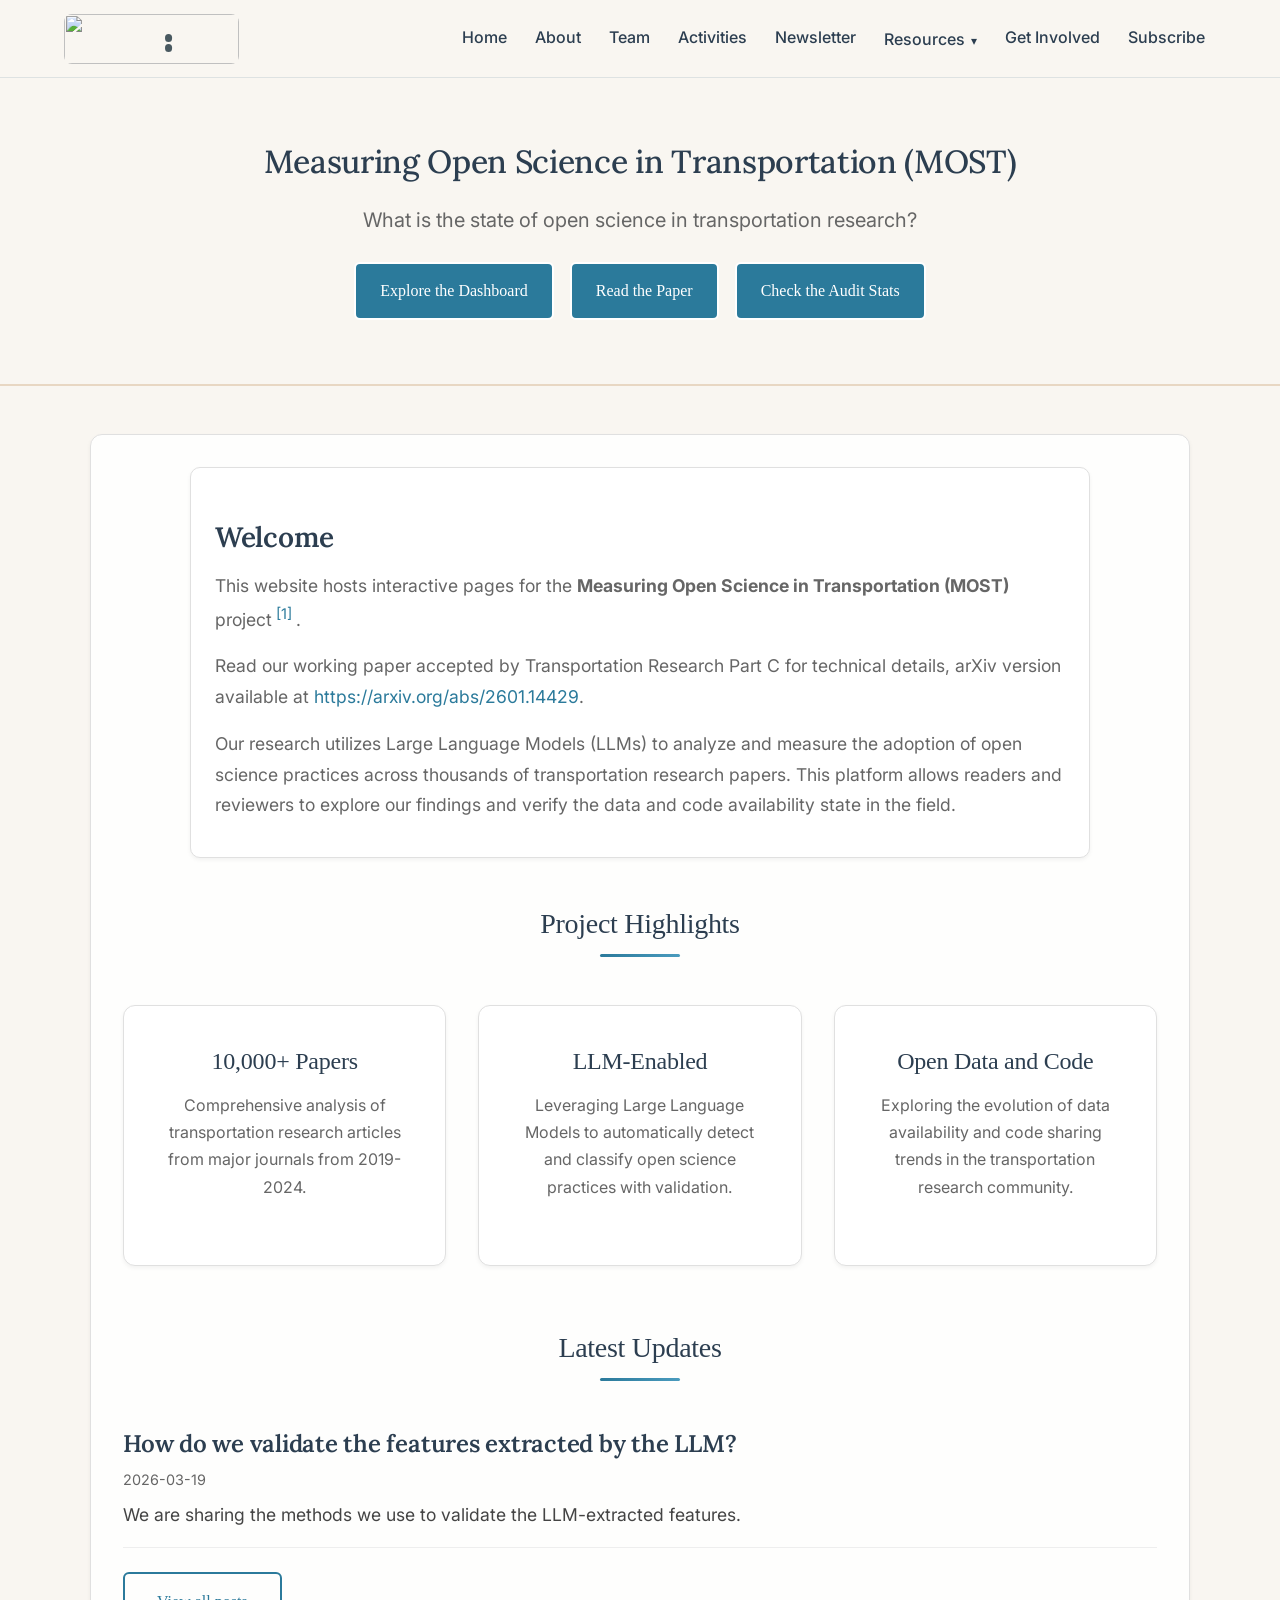
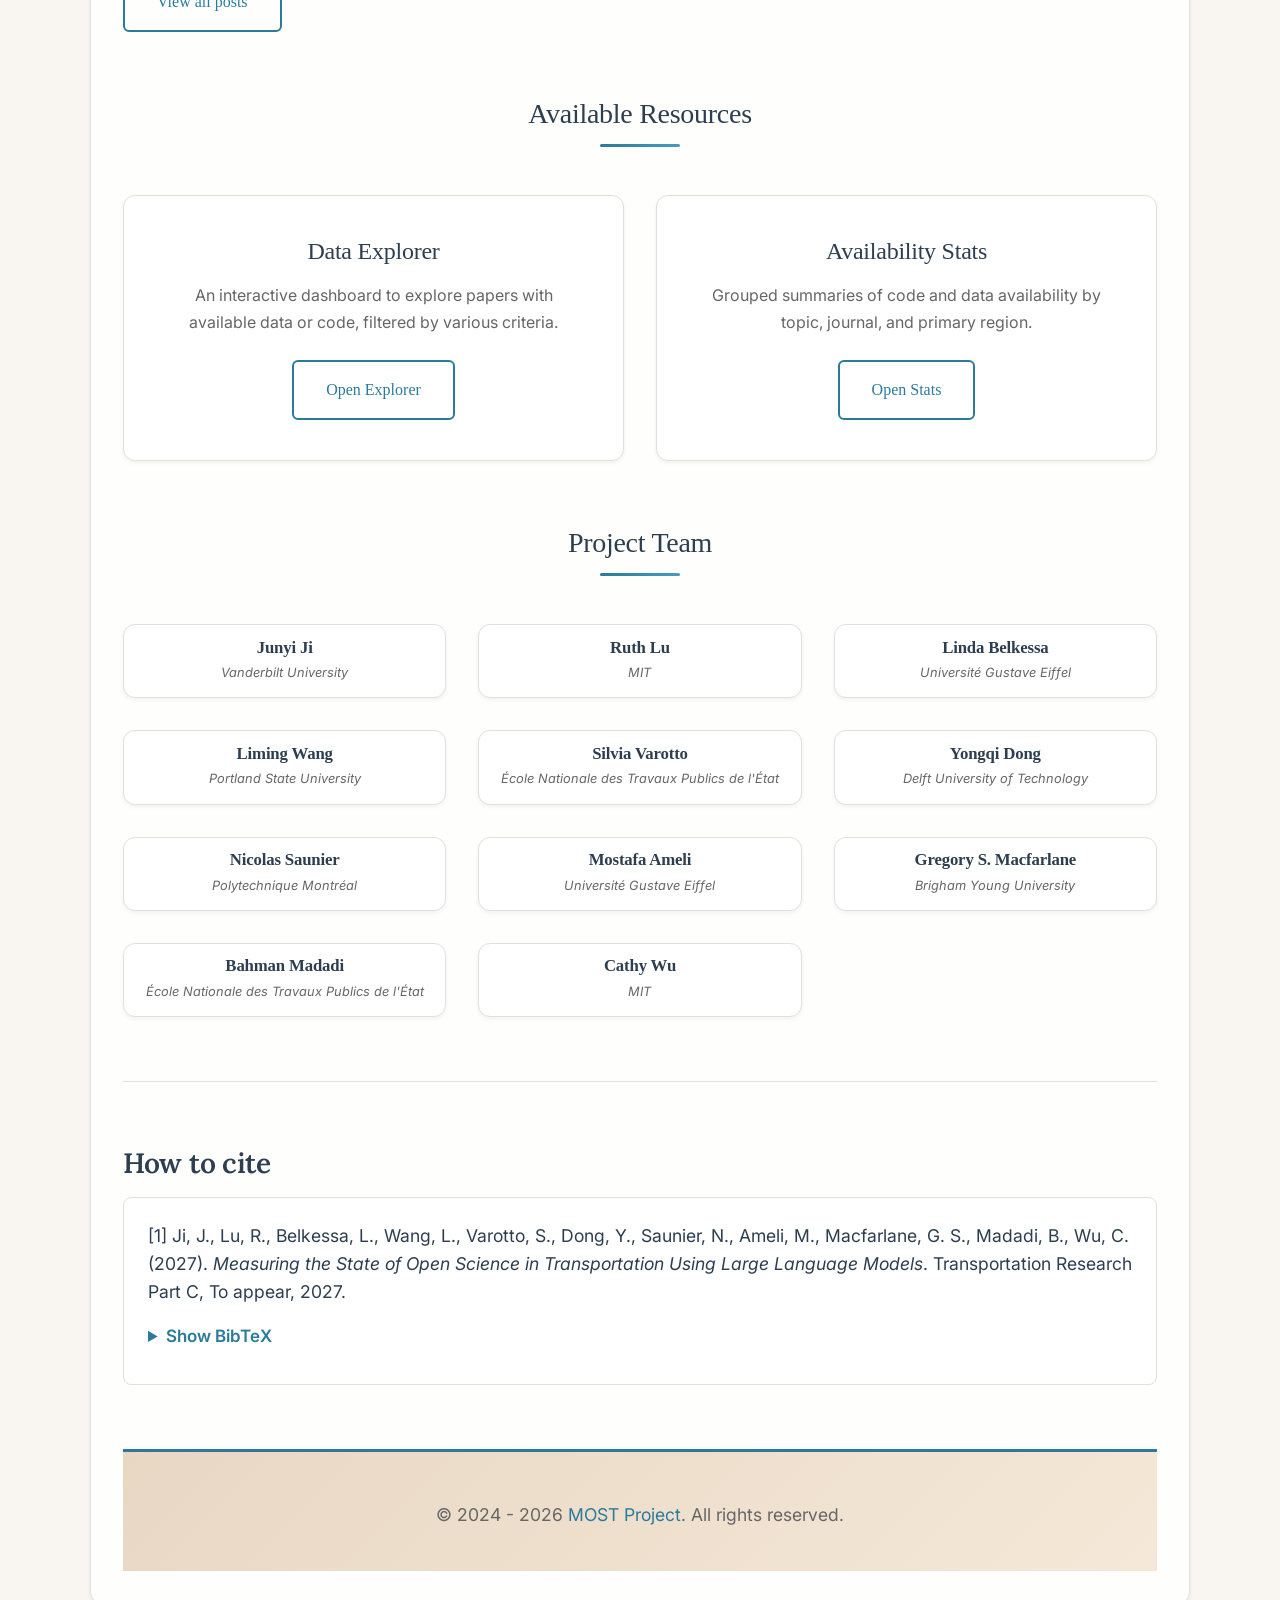
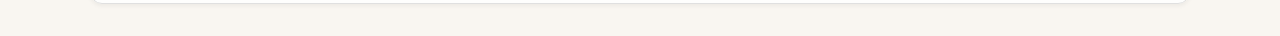
==== commit b667d680: "Update" ====
--- a/index.html
+++ b/index.html
@@ -205,7 +205,7 @@
           </sup>.
         </p>
         <p>
-          Read our working paper on arXiv for technical details: <a href="https://arxiv.org/abs/2601.14429" target="_blank" rel="noopener">https://arxiv.org/abs/2601.14429</a>.
+          Read our working paper accepted by Transportation Research Part C for technical details, arXiv version available at <a href="https://arxiv.org/abs/2601.14429" target="_blank" rel="noopener">https://arxiv.org/abs/2601.14429</a>.
         </p>        
         <p>
           Our research utilizes Large Language Models (LLMs) to analyze and measure the adoption of open science practices across thousands of transportation research papers. This platform allows readers and reviewers to explore our findings and verify the data and code availability state in the field.
@@ -320,13 +320,13 @@
         <h2 id="how-to-cite-title">How to cite</h2>
         <div class="citation-box">
           <p class="cite-note" id="cite-most">
-            [1] Ji, J., Lu, R., Belkessa, L., Wang, L., Varotto, S., Dong, Y., Saunier, N., Ameli, M., Macfarlane, G. S., Madadi, B., Wu, C. (2026).
-            <em>Measuring the State of Open Science in Transportation Using Large Language Models</em>. arXiv preprint arXiv:2601.14429.
+            [1] Ji, J., Lu, R., Belkessa, L., Wang, L., Varotto, S., Dong, Y., Saunier, N., Ameli, M., Macfarlane, G. S., Madadi, B., Wu, C. (2027).
+            <em>Measuring the State of Open Science in Transportation Using Large Language Models</em>. Transportation Research Part C, To appear, 2027.
           </p>
 
           <details>
             <summary>Show BibTeX</summary>
-            <pre class="bibtex"><code>@article{rerite2026most,
+            <pre class="bibtex"><code>@article{rerite2027most,
       title={Measuring the State of Open Science in Transportation Using Large Language Models}, 
       author={Junyi Ji and Ruth Lu and Linda Belkessa and Liming Wang and Silvia Varotto and Yongqi Dong and Nicolas Saunier and Mostafa Ameli and Gregory S. Macfarlane and Bahman Madadi and Cathy Wu},
       year={2026},
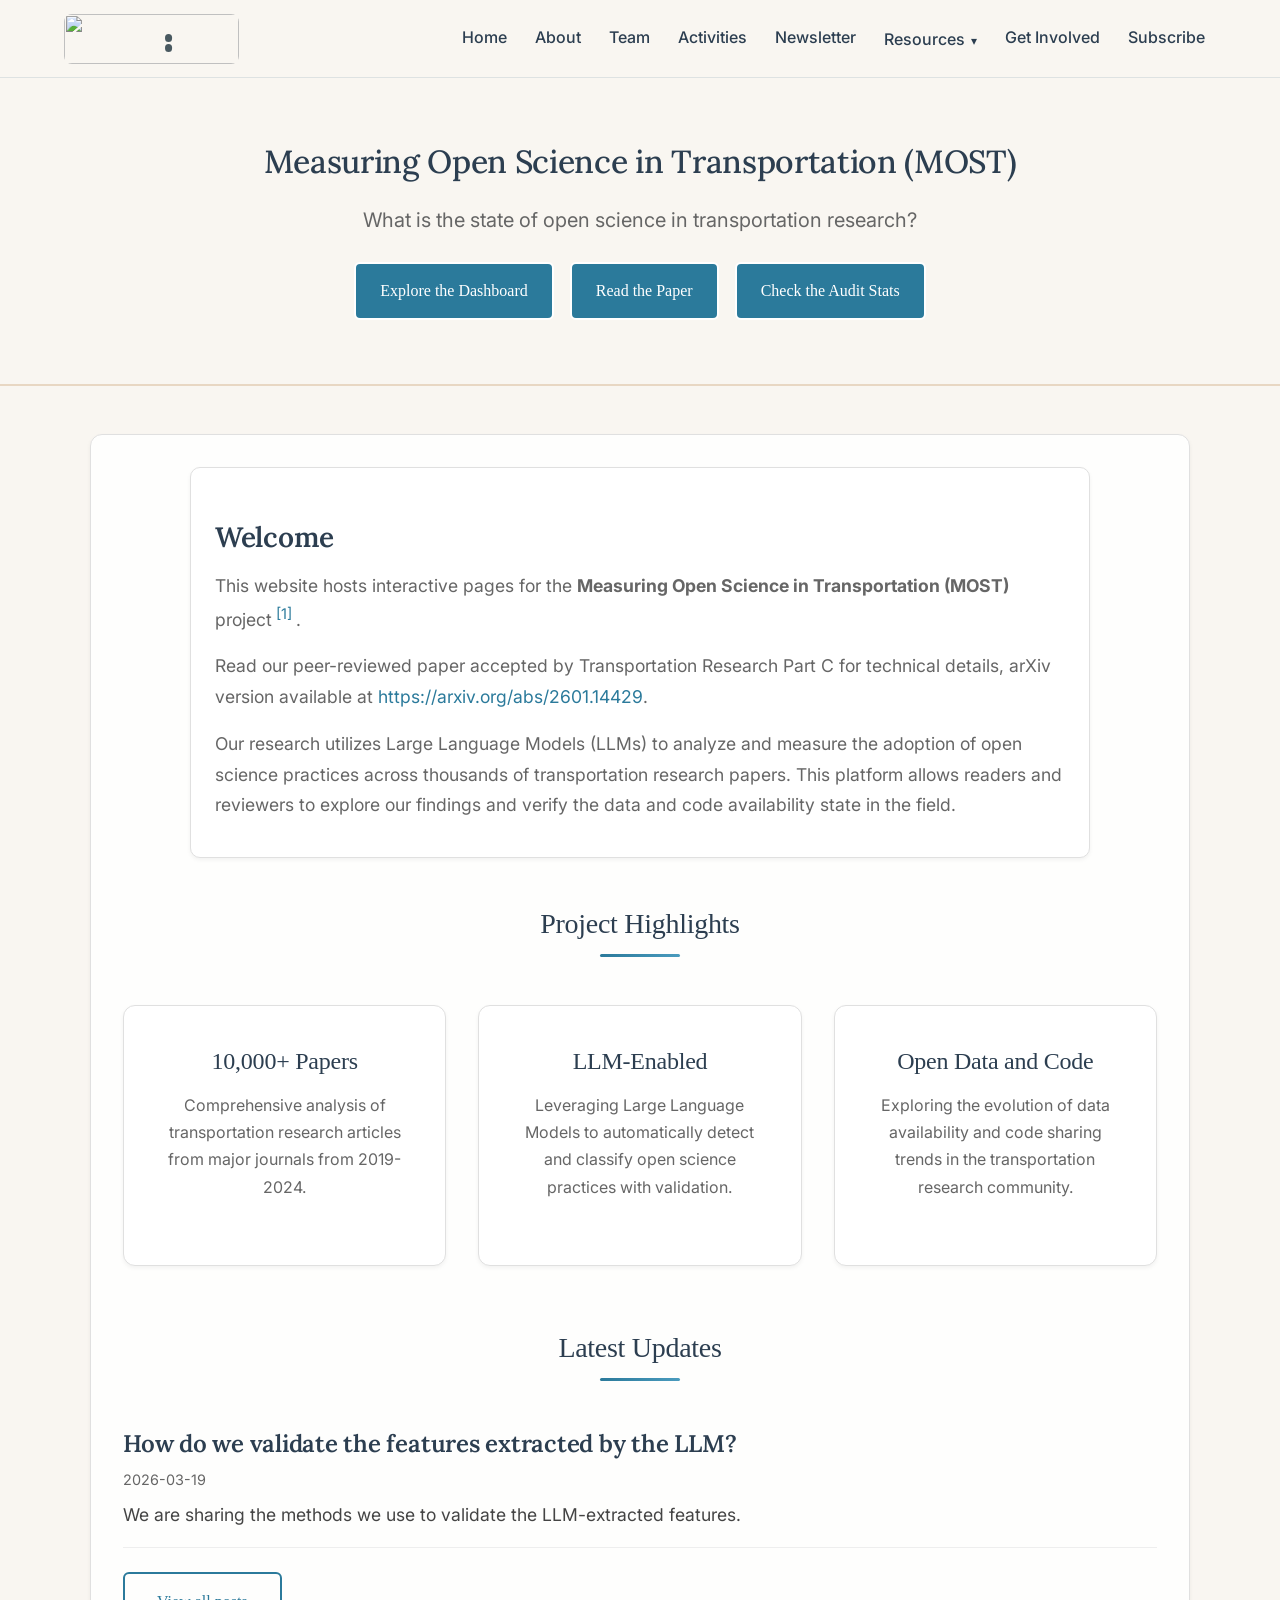
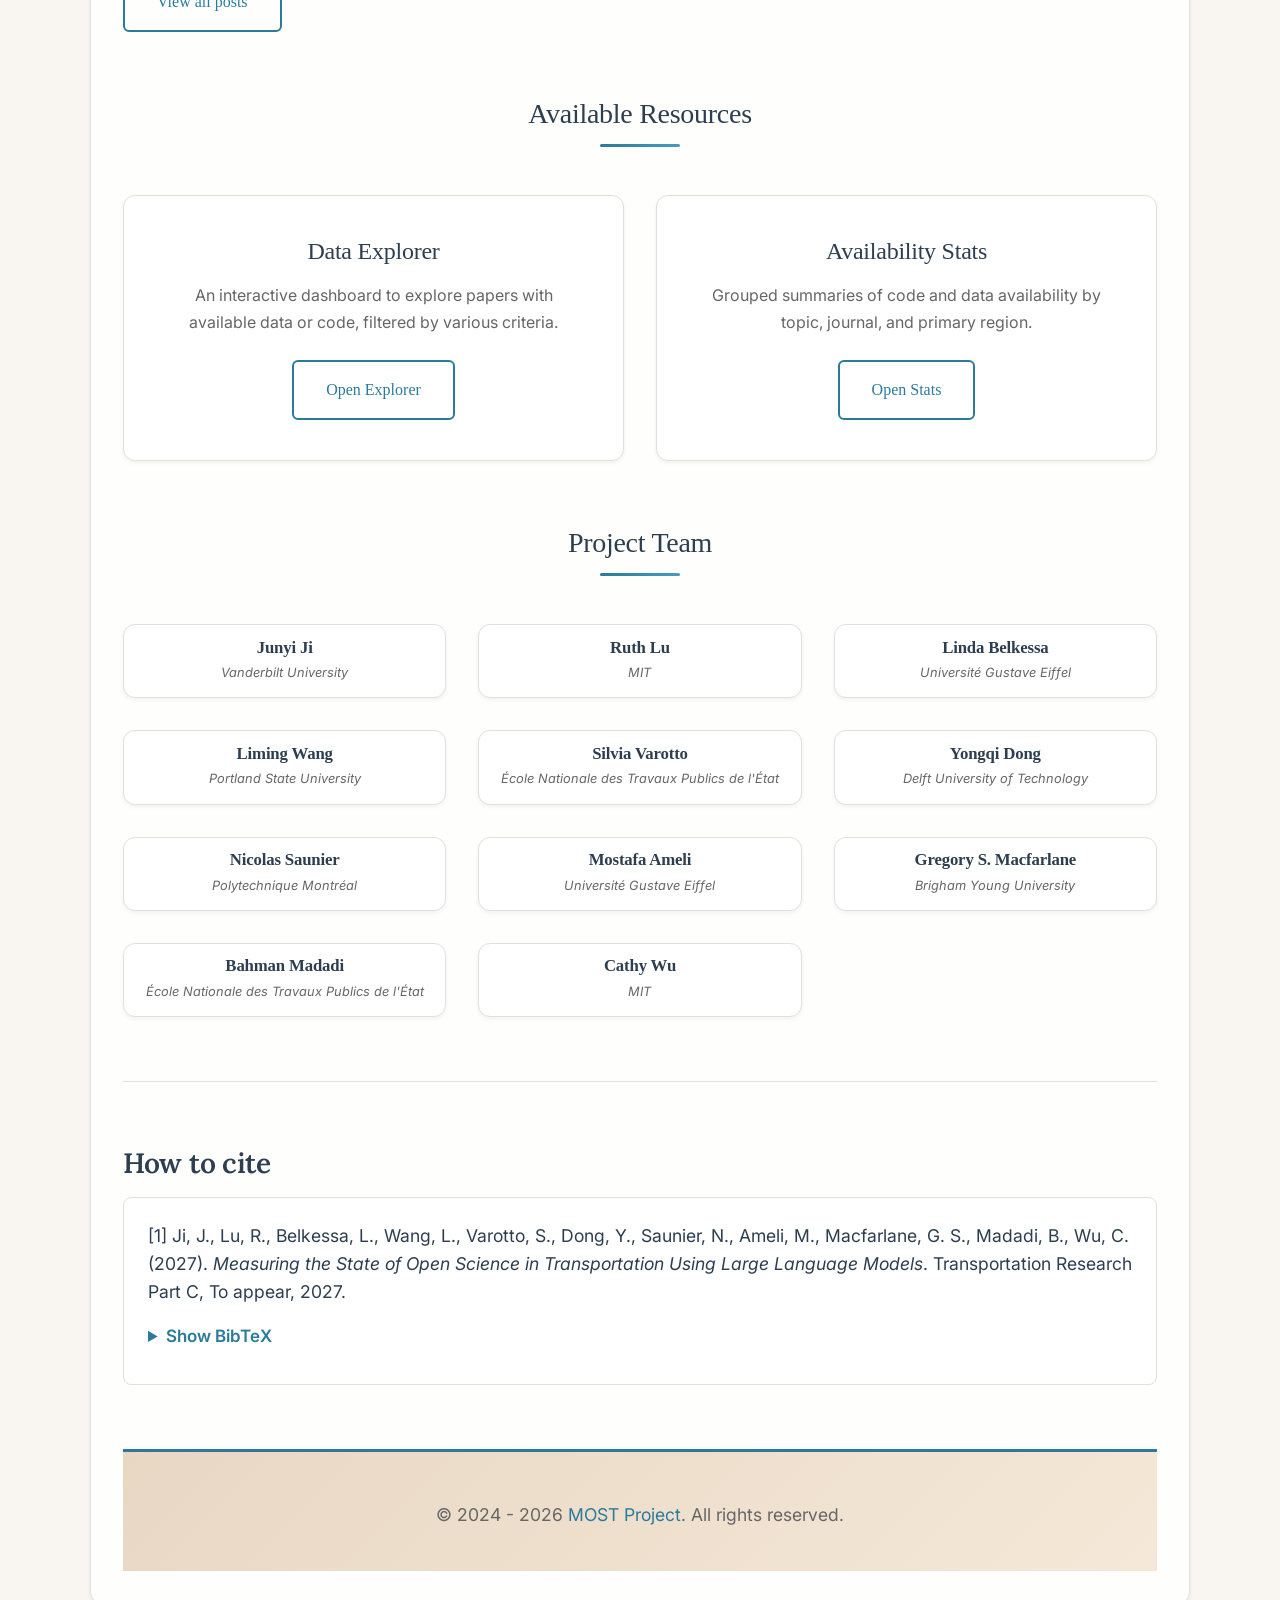
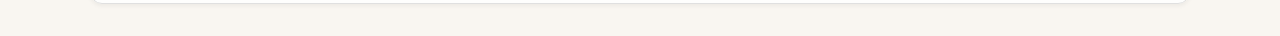
==== commit 759ab893: "Update" ====
--- a/index.html
+++ b/index.html
@@ -205,7 +205,7 @@
           </sup>.
         </p>
         <p>
-          Read our working paper accepted by Transportation Research Part C for technical details, arXiv version available at <a href="https://arxiv.org/abs/2601.14429" target="_blank" rel="noopener">https://arxiv.org/abs/2601.14429</a>.
+          Read our peer-reviewed paper accepted by Transportation Research Part C for technical details, arXiv version available at <a href="https://arxiv.org/abs/2601.14429" target="_blank" rel="noopener">https://arxiv.org/abs/2601.14429</a>.
         </p>        
         <p>
           Our research utilizes Large Language Models (LLMs) to analyze and measure the adoption of open science practices across thousands of transportation research papers. This platform allows readers and reviewers to explore our findings and verify the data and code availability state in the field.
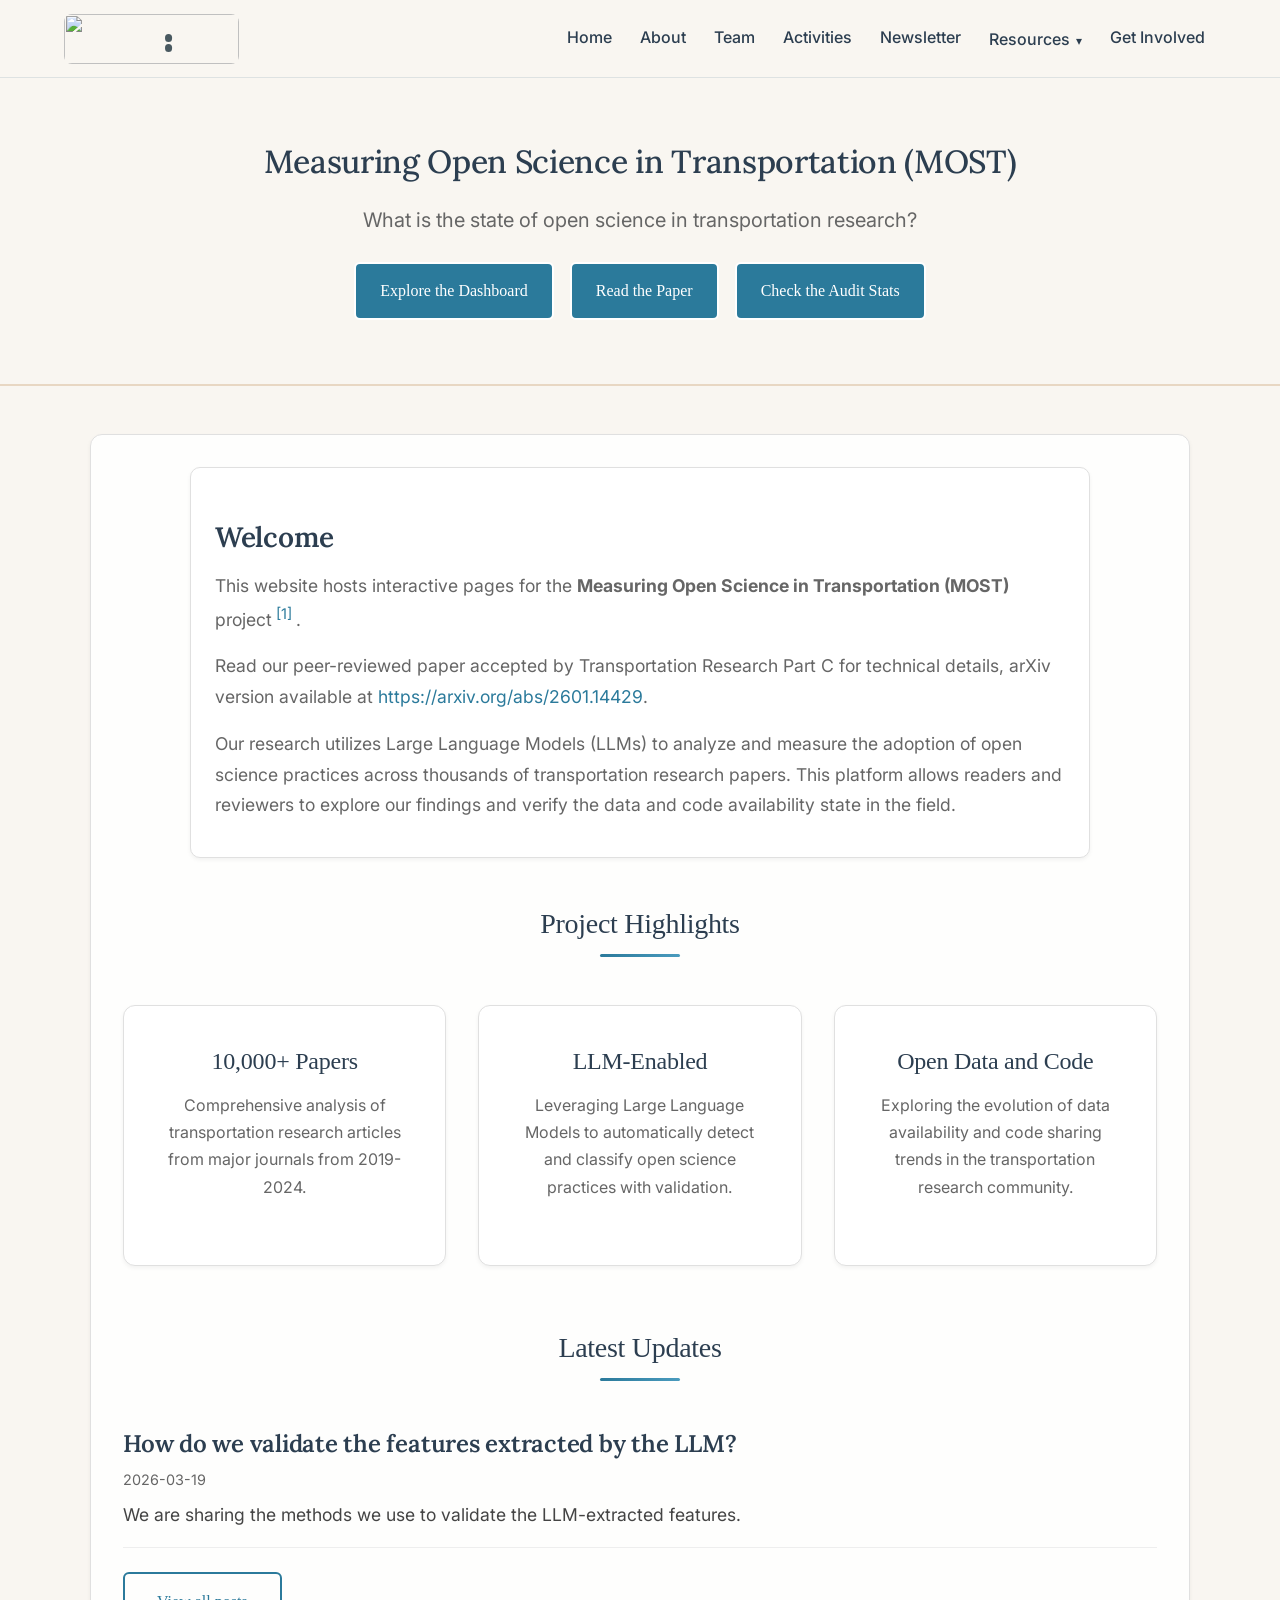
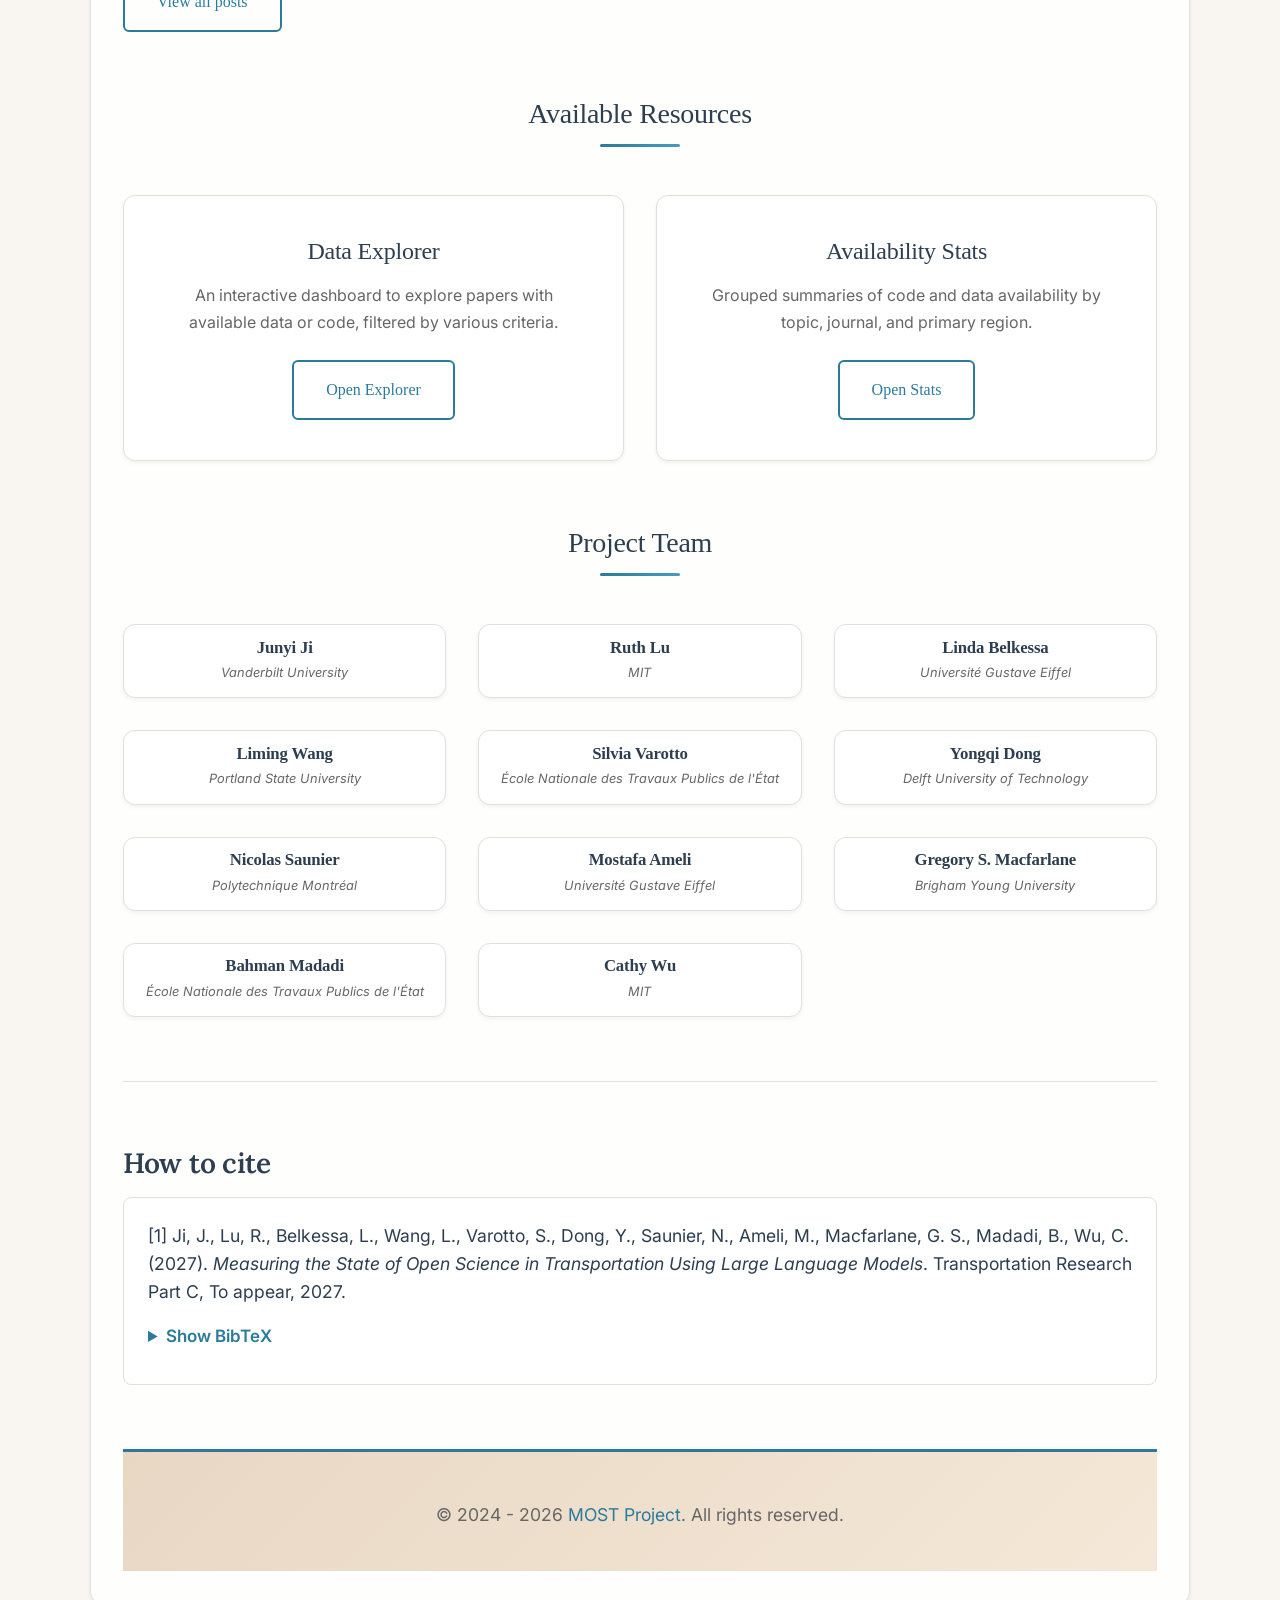
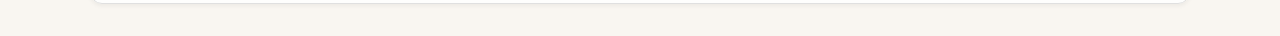
==== commit e061e908: "Update" ====
--- a/index.html
+++ b/index.html
@@ -104,7 +104,6 @@
         </div>
       </li>
       <li><a class="nav-link" href="/getinvolved.html">Get Involved</a></li>
-      <li><a class="nav-link" href="https://groups.google.com/g/rerite/">Subscribe</a></li>
     </ul>
   </div>
 </nav>
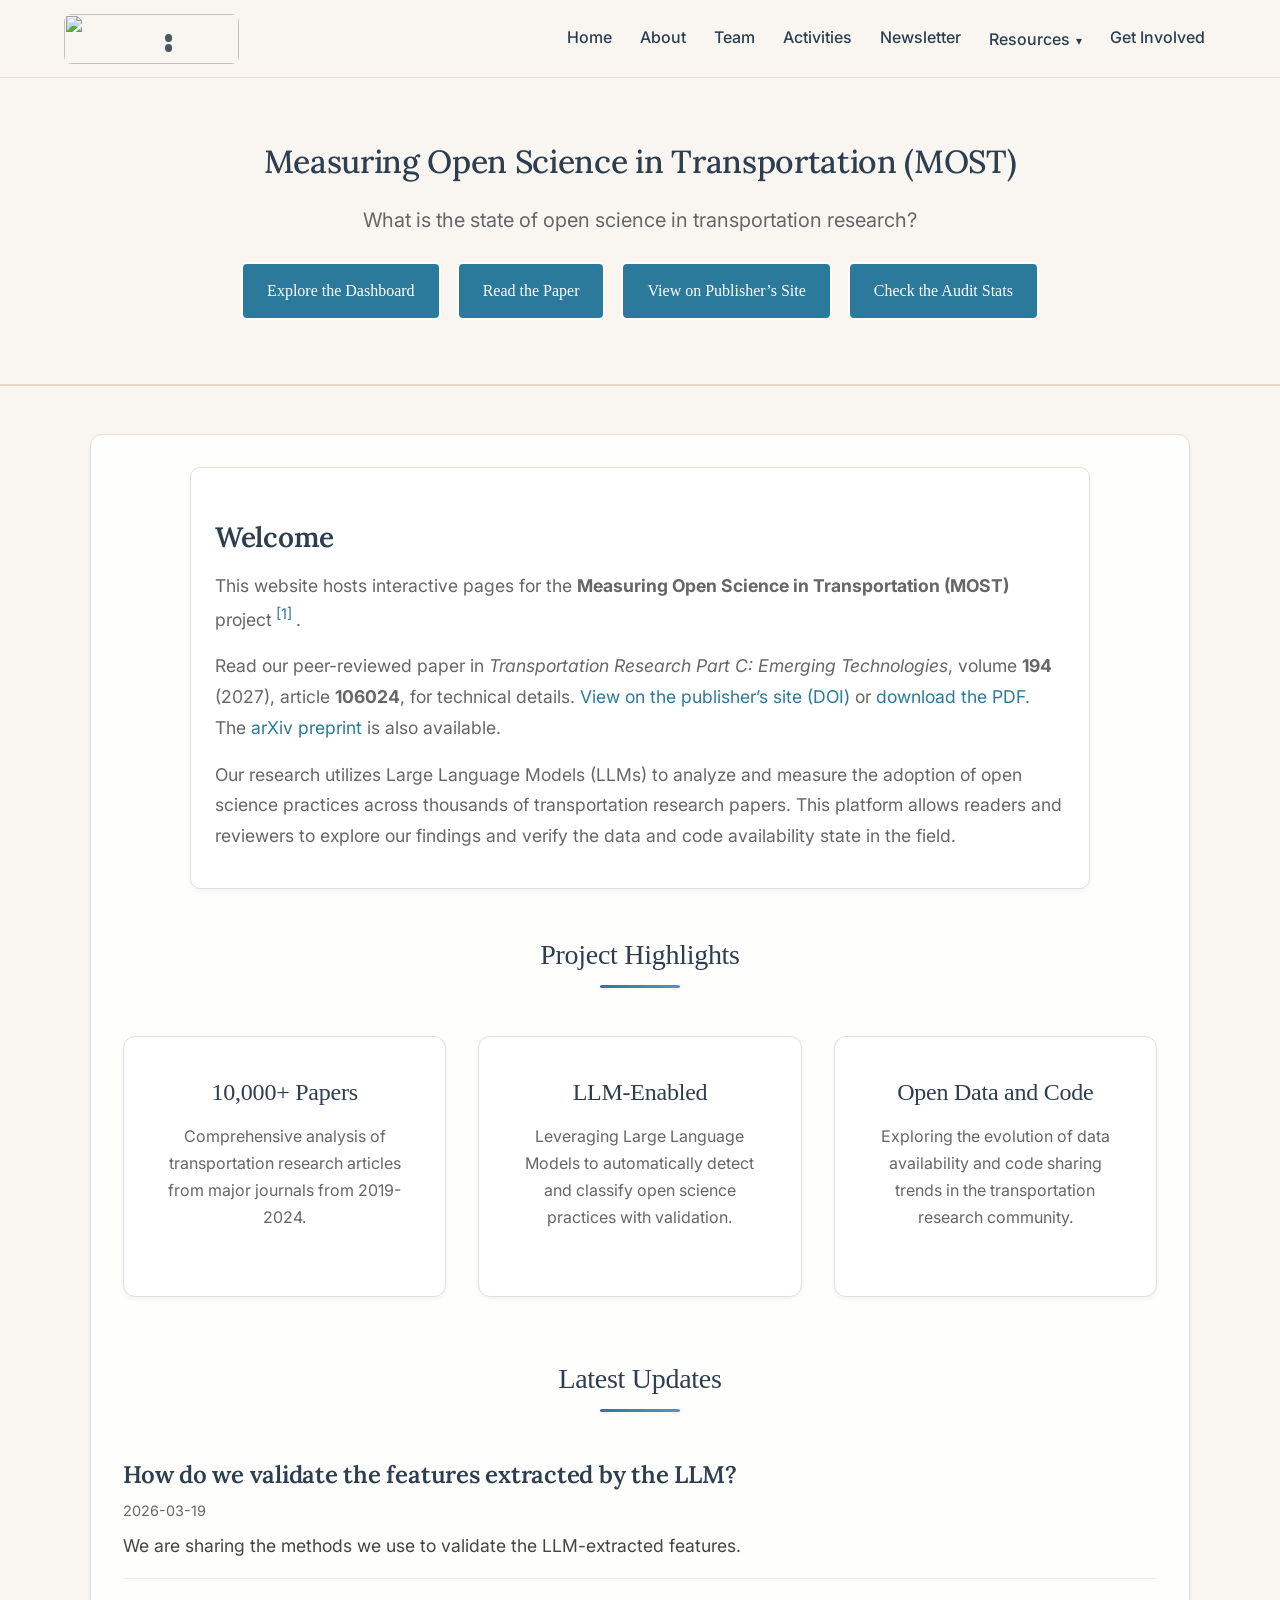
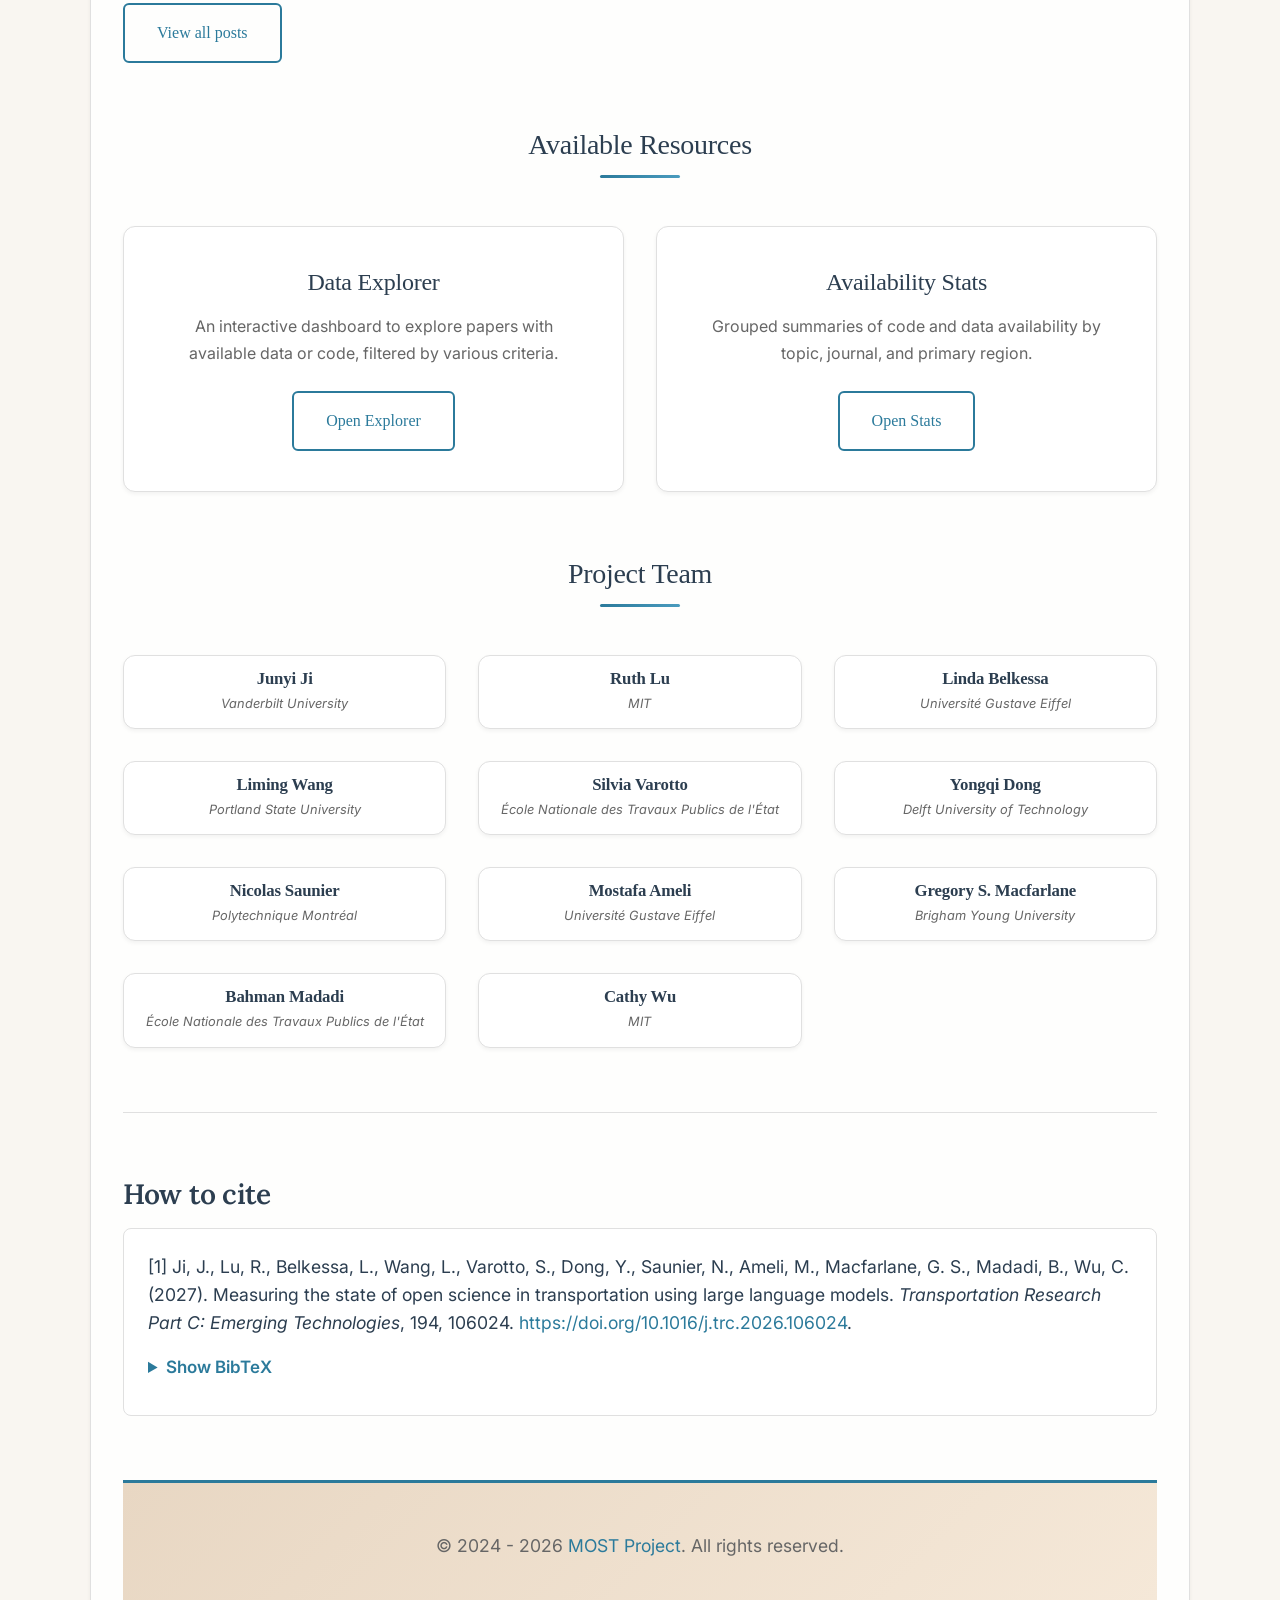
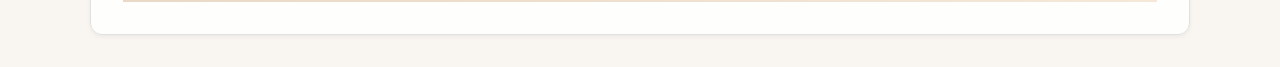
==== commit 3afa8432: "Update" ====
--- a/index.html
+++ b/index.html
@@ -186,9 +186,10 @@
     <div class="container">
       <h1>Measuring Open Science in Transportation (MOST)</h1>
       <p class="subtitle">What is the state of open science in transportation research?</p>
-      <div class="hero-buttons" style="margin-top: 1.5rem; display: flex; gap: 1rem; justify-content: center;">
+      <div class="hero-buttons" style="margin-top: 1.5rem; display: flex; flex-wrap: wrap; gap: 1rem; justify-content: center;">
         <a href="explorer.html" class="btn btn-primary" style="background: var(--primary-color); color: white; padding: 0.8rem 1.5rem; border-radius: 6px; text-decoration: none; font-weight: 400;">Explore the Dashboard</a>
-        <a href="https://arxiv.org/abs/2601.14429" class="btn btn-primary" style="background: var(--primary-color); color: white; padding: 0.8rem 1.5rem; border-radius: 6px; text-decoration: none; font-weight: 400;">Read the Paper</a>
+        <a href="files/most-trc.pdf" class="btn btn-primary" style="background: var(--primary-color); color: white; padding: 0.8rem 1.5rem; border-radius: 6px; text-decoration: none; font-weight: 400;">Read the Paper</a>
+        <a href="https://doi.org/10.1016/j.trc.2026.106024" class="btn btn-primary" style="background: var(--primary-color); color: white; padding: 0.8rem 1.5rem; border-radius: 6px; text-decoration: none; font-weight: 400;">View on Publisher’s Site</a>
         <a href="stats.html" class="btn btn-primary" style="background: var(--primary-color); color: white; padding: 0.8rem 1.5rem; border-radius: 6px; text-decoration: none; font-weight: 400;">Check the Audit Stats</a>
       </div>
     </div>
@@ -200,12 +201,14 @@
         <h2>Welcome</h2>
         <p>
           This website hosts interactive pages for the <strong>Measuring Open Science in Transportation (MOST)</strong> project<sup>
-            <a href="#cite-most" aria-label="Citation for MOST working paper">[1]</a>
+            <a href="#cite-most" aria-label="Citation for MOST journal article">[1]</a>
           </sup>.
         </p>
         <p>
-          Read our peer-reviewed paper accepted by Transportation Research Part C for technical details, arXiv version available at <a href="https://arxiv.org/abs/2601.14429" target="_blank" rel="noopener">https://arxiv.org/abs/2601.14429</a>.
-        </p>        
+          Read our peer-reviewed paper in <em>Transportation Research Part C: Emerging Technologies</em>, volume <strong>194</strong> (2027), article <strong>106024</strong>, for technical details.
+          <a href="https://doi.org/10.1016/j.trc.2026.106024" target="_blank" rel="noopener">View on the publisher’s site (DOI)</a> or <a href="files/most-trc.pdf" download>download the PDF</a>.
+          The <a href="https://arxiv.org/abs/2601.14429" target="_blank" rel="noopener">arXiv preprint</a> is also available.
+        </p>
         <p>
           Our research utilizes Large Language Models (LLMs) to analyze and measure the adoption of open science practices across thousands of transportation research papers. This platform allows readers and reviewers to explore our findings and verify the data and code availability state in the field.
         </p>
@@ -320,20 +323,22 @@
         <div class="citation-box">
           <p class="cite-note" id="cite-most">
             [1] Ji, J., Lu, R., Belkessa, L., Wang, L., Varotto, S., Dong, Y., Saunier, N., Ameli, M., Macfarlane, G. S., Madadi, B., Wu, C. (2027).
-            <em>Measuring the State of Open Science in Transportation Using Large Language Models</em>. Transportation Research Part C, To appear, 2027.
+            Measuring the state of open science in transportation using large language models.
+            <em>Transportation Research Part C: Emerging Technologies</em>, 194, 106024.
+            <a href="https://doi.org/10.1016/j.trc.2026.106024">https://doi.org/10.1016/j.trc.2026.106024</a>.
           </p>
 
           <details>
             <summary>Show BibTeX</summary>
             <pre class="bibtex"><code>@article{rerite2027most,
-      title={Measuring the State of Open Science in Transportation Using Large Language Models}, 
+      title={Measuring the state of open science in transportation using large language models},
       author={Junyi Ji and Ruth Lu and Linda Belkessa and Liming Wang and Silvia Varotto and Yongqi Dong and Nicolas Saunier and Mostafa Ameli and Gregory S. Macfarlane and Bahman Madadi and Cathy Wu},
-      year={2026},
-      eprint={2601.14429},
-      journal={arXiv preprint arXiv:2601.14429},
-      archivePrefix={arXiv},
-      primaryClass={cs.DL},
-      url={https://arxiv.org/abs/2601.14429},
+      year={2027},
+      journal={Transportation Research Part C: Emerging Technologies},
+      volume={194},
+      pages={106024},
+      doi={10.1016/j.trc.2026.106024},
+      url={https://doi.org/10.1016/j.trc.2026.106024},
 }</code></pre>
           </details>
         </div>
